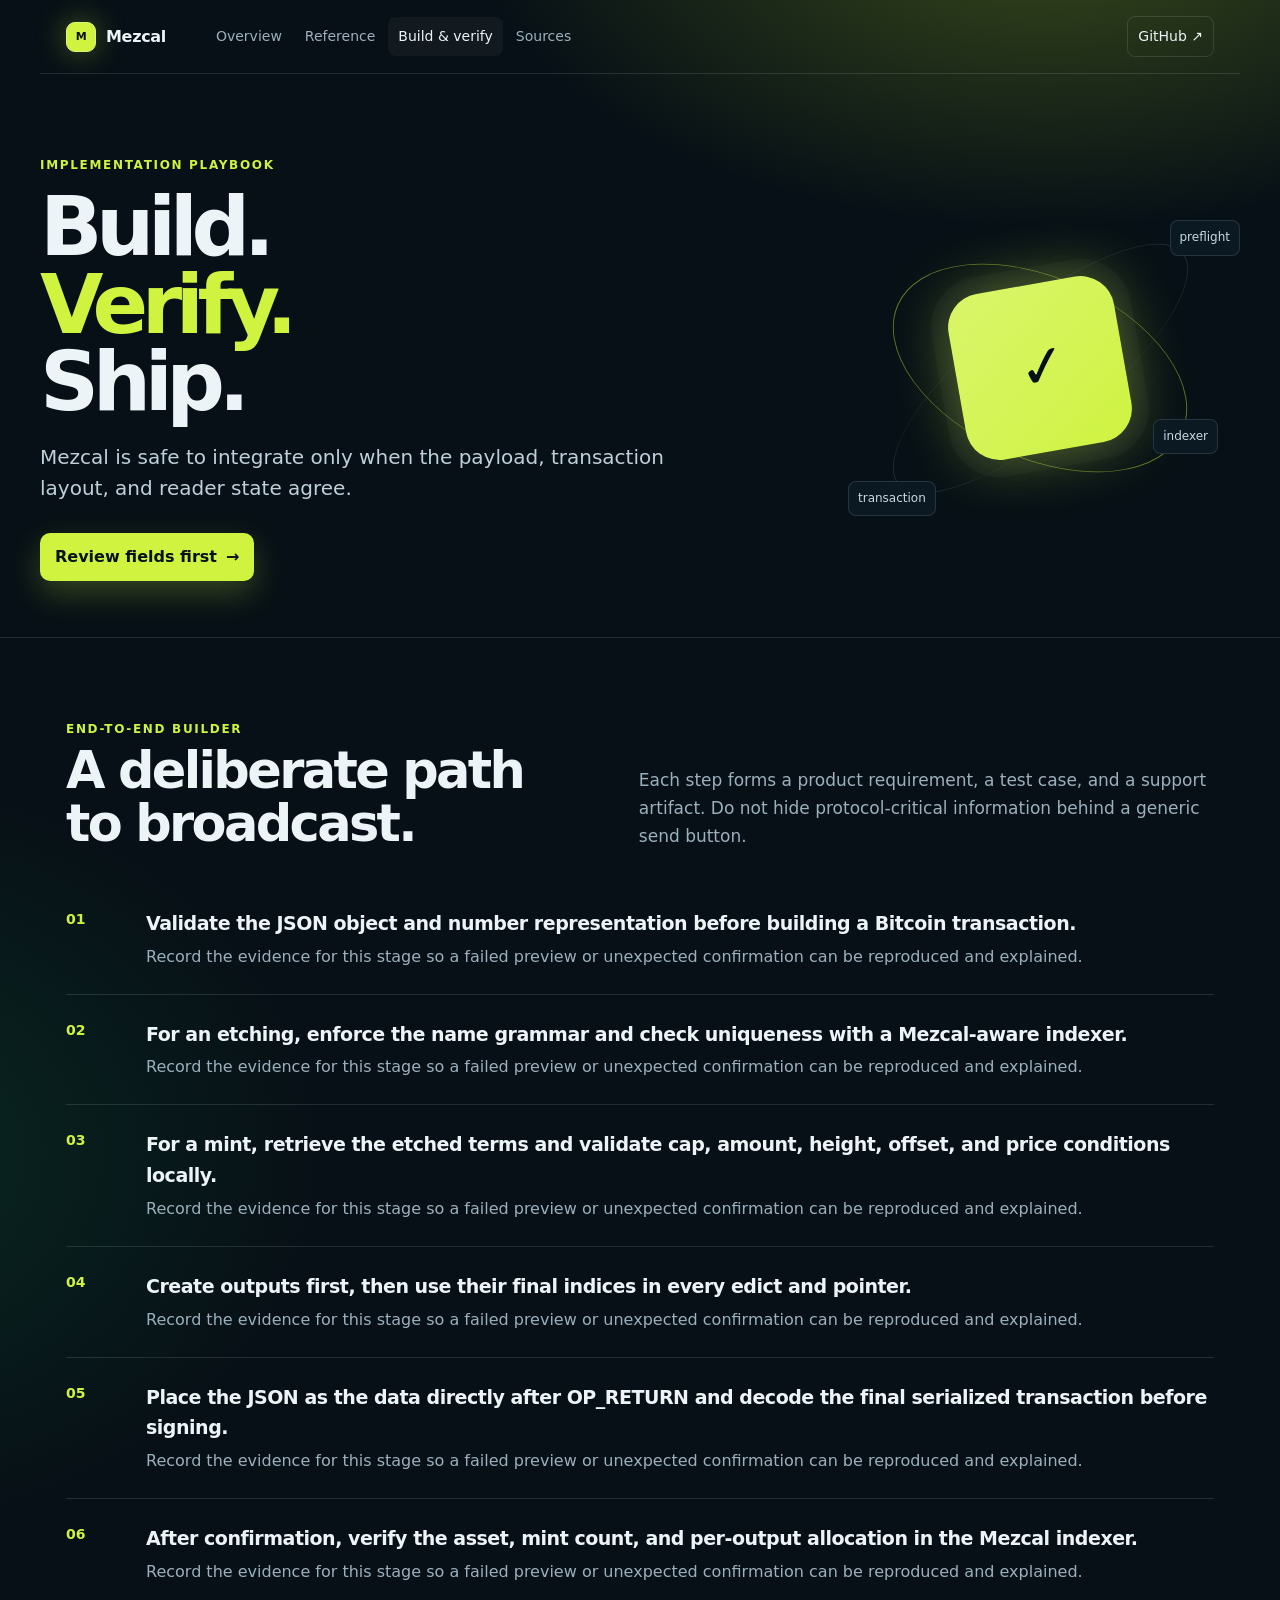
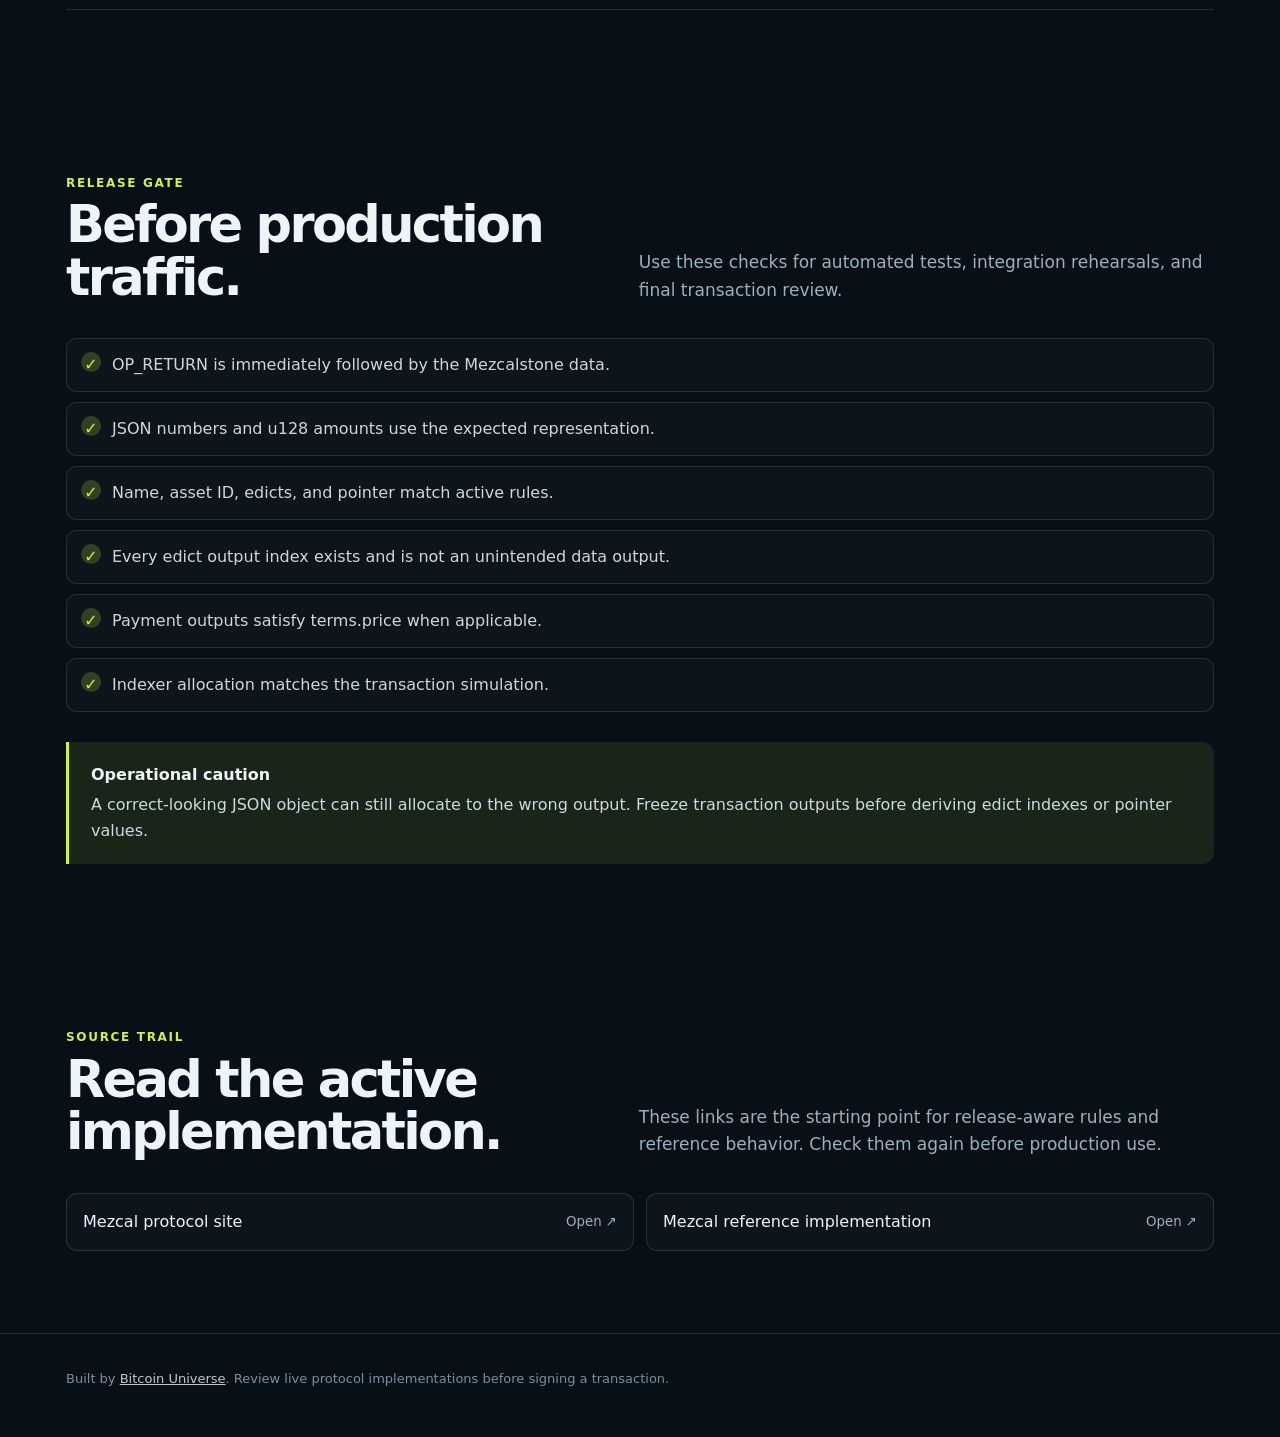
==== guide.html @ a50c3eb6 "Replace generic docs with protocol manuals" ====
<!doctype html>
<html lang="en"><head><meta charset="utf-8"><meta name="viewport" content="width=device-width,initial-scale=1"><meta name="description" content="Implementation and verification guide for Mezcal."><meta name="theme-color" content="#071016"><title>Mezcal build guide | Bitcoin Universe Docs</title><style>
:root{--accent:hsl(72 88% 60%);--ink:#edf4f8;--muted:#9bb0bd;--paper:#071016;--panel:#0d1921;--line:rgba(214,239,247,.13);--soft:rgba(255,255,255,.045)}*{box-sizing:border-box}html{scroll-behavior:smooth}body{margin:0;color:var(--ink);background:radial-gradient(900px 480px at 82% -80px,hsla(72,90%,56%,.25),transparent 64%),radial-gradient(680px 540px at -12% 38%,hsla(150,82%,48%,.12),transparent 70%),var(--paper);font:16px/1.62 ui-sans-serif,system-ui,-apple-system,BlinkMacSystemFont,"Segoe UI",sans-serif}.top{height:74px;display:flex;gap:22px;align-items:center;max-width:1200px;margin:auto;padding:0 26px;border-bottom:1px solid var(--line);position:relative;z-index:4}.brand{display:flex;align-items:center;gap:10px;color:var(--ink);text-decoration:none;font-weight:760;letter-spacing:-.02em}.brand b{display:grid;place-items:center;width:30px;height:30px;border:1px solid color-mix(in srgb,var(--accent),white 25%);border-radius:9px;color:#081115;background:var(--accent);font-size:11px;box-shadow:0 0 30px color-mix(in srgb,var(--accent),transparent 65%)}nav{display:flex;gap:3px;margin-left:18px}nav a,.repo{color:var(--muted);text-decoration:none;padding:8px 10px;border-radius:8px;font-size:14px}nav a:hover,nav a.active{color:var(--ink);background:var(--soft)}.repo{margin-left:auto;border:1px solid var(--line);color:var(--ink)}.wrap{max-width:1200px;margin:auto;padding:0 26px}.hero{min-height:520px;padding:82px 0 56px;display:grid;grid-template-columns:minmax(0,1fr) 400px;gap:55px;align-items:center}.eyebrow{font-size:12px;letter-spacing:.14em;text-transform:uppercase;color:var(--accent);font-weight:800}.hero h1{font-size:clamp(48px,7.7vw,94px);letter-spacing:-.078em;line-height:.94;margin:13px 0 22px;max-width:720px}.hero p{color:#bed0da;font-size:20px;line-height:1.55;max-width:690px;margin:0}.chips{display:flex;flex-wrap:wrap;gap:8px;margin-top:28px}.chip{padding:6px 10px;border:1px solid var(--line);border-radius:999px;color:#c3d1d8;background:rgba(255,255,255,.025);font-size:12px}.cta{display:inline-flex;align-items:center;gap:9px;margin-top:29px;padding:11px 15px;background:var(--accent);color:#061118;text-decoration:none;font-weight:800;border-radius:10px;box-shadow:0 12px 32px color-mix(in srgb,var(--accent),transparent 77%)}.orbit{height:380px;position:relative;display:grid;place-items:center;isolation:isolate}.orbit:before,.orbit:after{content:"";position:absolute;border:1px solid color-mix(in srgb,var(--accent),transparent 55%);border-radius:50%;z-index:-1}.orbit:before{width:310px;height:310px;transform:rotate(24deg) scaleY(.58)}.orbit:after{width:365px;height:365px;border-color:var(--line);transform:rotate(-39deg) scaleY(.33)}.core{width:168px;height:168px;border-radius:34px;display:grid;place-items:center;background:linear-gradient(140deg,color-mix(in srgb,var(--accent),white 22%),var(--accent));color:#051014;font-size:58px;font-weight:900;letter-spacing:-.11em;box-shadow:0 0 0 17px rgba(255,255,255,.028),0 0 60px color-mix(in srgb,var(--accent),transparent 58%);transform:rotate(-10deg)}.node{position:absolute;border:1px solid var(--line);background:#0b1922;color:#c8d9e1;padding:7px 9px;border-radius:8px;font-size:12px}.node.one{top:42px;right:0}.node.two{bottom:42px;left:8px}.node.three{right:22px;bottom:104px}.divider{height:1px;background:var(--line)}section{padding:82px 0}.section-head{display:grid;grid-template-columns:minmax(0,1fr) minmax(0,1.1fr);gap:50px;margin-bottom:34px}.section-head h2{letter-spacing:-.052em;font-size:clamp(29px,4.1vw,51px);line-height:1.03;margin:6px 0 0}.section-head p{color:var(--muted);align-self:end;margin:0;font-size:17px}.grid{display:grid;gap:16px}.four{grid-template-columns:repeat(4,1fr)}.three{grid-template-columns:repeat(3,1fr)}.card{border:1px solid var(--line);background:linear-gradient(145deg,rgba(255,255,255,.055),rgba(255,255,255,.018));border-radius:15px;padding:20px;min-width:0}.card .number{color:var(--accent);font-size:12px;font-weight:800;letter-spacing:.11em}.card h3{font-size:18px;letter-spacing:-.025em;line-height:1.2;margin:15px 0 8px}.card p{color:var(--muted);font-size:14px;margin:0}.steps{counter-reset:step}.step{counter-increment:step;position:relative;padding:22px 17px 18px 29px;border-left:1px solid var(--line)}.step:before{content:counter(step,decimal-leading-zero);position:absolute;top:22px;left:-11px;color:var(--accent);font-size:10px;font-weight:900;background:var(--paper);padding:3px}.step h3{margin:0 0 7px;font-size:17px;line-height:1.25}.step p{margin:0;color:var(--muted);font-size:14px}.callout{border-left:3px solid var(--accent);border-radius:0 12px 12px 0;background:color-mix(in srgb,var(--accent),transparent 91%);padding:20px 22px;color:#ccdae0}.callout b{display:block;color:var(--ink);margin-bottom:5px}.packet{padding:0;overflow:hidden}.packet header{display:flex;align-items:center;justify-content:space-between;padding:13px 16px;border-bottom:1px solid var(--line);font-size:13px;font-weight:800}.packet button{background:transparent;color:var(--muted);border:1px solid var(--line);border-radius:6px;padding:4px 7px;cursor:pointer;font:inherit;font-size:11px}.packet button:hover{color:var(--ink)}pre{white-space:pre-wrap;overflow:auto;padding:18px;margin:0;color:#c5e7f3;font:13px/1.65 ui-monospace,SFMono-Regular,Consolas,monospace;background:#071219}.table-wrap{overflow:auto;border:1px solid var(--line);border-radius:14px}table{width:100%;border-collapse:collapse;min-width:690px;background:rgba(255,255,255,.018)}th,td{text-align:left;padding:14px 15px;border-bottom:1px solid var(--line);vertical-align:top}th{font-size:11px;letter-spacing:.1em;text-transform:uppercase;color:var(--accent);background:rgba(255,255,255,.025)}td{font-size:14px;color:#c0d0d8}td:first-child{font-family:ui-monospace,monospace;color:#ecf5f8;font-weight:700}tr:last-child td{border-bottom:0}.checklist{list-style:none;padding:0;margin:0;display:grid;gap:10px}.checklist li{display:flex;gap:11px;padding:13px 14px;border:1px solid var(--line);border-radius:10px;color:#c9d8de;background:rgba(255,255,255,.025)}.checklist li:before{content:'✓';display:grid;place-items:center;flex:0 0 20px;width:20px;height:20px;border-radius:50%;background:color-mix(in srgb,var(--accent),transparent 80%);color:var(--accent);font-weight:900}.sources{display:grid;grid-template-columns:repeat(2,minmax(0,1fr));gap:12px}.source{display:flex;align-items:center;justify-content:space-between;gap:16px;padding:15px 16px;border:1px solid var(--line);border-radius:11px;color:var(--ink);text-decoration:none;background:rgba(255,255,255,.025)}.source small{color:var(--muted);white-space:nowrap}.footer{padding:34px 0 48px;border-top:1px solid var(--line);color:#78909e;font-size:13px}.footer a{color:#b9cad0}.guide-list{display:grid;gap:0;counter-reset:guide}.guide-list article{counter-increment:guide;display:grid;grid-template-columns:62px 1fr;gap:18px;padding:24px 0;border-bottom:1px solid var(--line)}.guide-list article:before{content:counter(guide,decimal-leading-zero);color:var(--accent);font-weight:900;font-size:14px}.guide-list h3{margin:0 0 5px;font-size:19px;letter-spacing:-.025em}.guide-list p{margin:0;color:var(--muted)}.mini{font-size:13px;color:var(--muted)}@media(max-width:800px){.top{padding:0 16px;height:auto;min-height:66px;flex-wrap:wrap;gap:8px}.brand{margin-right:auto}nav{order:3;margin:0 -8px 7px;width:100%;overflow:auto}.repo{margin:0}.wrap{padding:0 17px}.hero{grid-template-columns:1fr;padding:56px 0 26px;gap:5px;min-height:0}.hero h1{font-size:58px}.orbit{height:230px;transform:scale(.72);margin:-28px}.section-head{grid-template-columns:1fr;gap:15px}.four,.three{grid-template-columns:1fr}.sources{grid-template-columns:1fr}section{padding:55px 0}}
</style></head><body><header class="top"><a class="brand" href="index.html"><b>M</b><span>Mezcal</span></a><nav><a class="" href="index.html">Overview</a><a class="" href="reference.html">Reference</a><a class="active" href="guide.html">Build & verify</a><a href="#sources">Sources</a></nav><a class="repo" href="https://github.com/bitcoinuniverse/mezcal-docs">GitHub ↗</a></header><main><div class="wrap hero" style="min-height:410px"><div><div class="eyebrow">Implementation playbook</div><h1 style="font-size:clamp(46px,7vw,82px)">Build.<br><i style="font-style:normal;color:var(--accent)">Verify.</i><br>Ship.</h1><p>Mezcal is safe to integrate only when the payload, transaction layout, and reader state agree.</p><a class="cta" href="reference.html">Review fields first <span>→</span></a></div><div class="orbit" aria-hidden="true"><div class="core">✓</div><span class="node one">preflight</span><span class="node two">transaction</span><span class="node three">indexer</span></div></div><div class="divider"></div><section><div class="wrap"><div class="section-head"><div><div class="eyebrow">End-to-end builder</div><h2>A deliberate path to broadcast.</h2></div><p>Each step forms a product requirement, a test case, and a support artifact. Do not hide protocol-critical information behind a generic send button.</p></div><div class="guide-list"><article><div><h3>Validate the JSON object and number representation before building a Bitcoin transaction.</h3><p>Record the evidence for this stage so a failed preview or unexpected confirmation can be reproduced and explained.</p></div></article><article><div><h3>For an etching, enforce the name grammar and check uniqueness with a Mezcal-aware indexer.</h3><p>Record the evidence for this stage so a failed preview or unexpected confirmation can be reproduced and explained.</p></div></article><article><div><h3>For a mint, retrieve the etched terms and validate cap, amount, height, offset, and price conditions locally.</h3><p>Record the evidence for this stage so a failed preview or unexpected confirmation can be reproduced and explained.</p></div></article><article><div><h3>Create outputs first, then use their final indices in every edict and pointer.</h3><p>Record the evidence for this stage so a failed preview or unexpected confirmation can be reproduced and explained.</p></div></article><article><div><h3>Place the JSON as the data directly after OP_RETURN and decode the final serialized transaction before signing.</h3><p>Record the evidence for this stage so a failed preview or unexpected confirmation can be reproduced and explained.</p></div></article><article><div><h3>After confirmation, verify the asset, mint count, and per-output allocation in the Mezcal indexer.</h3><p>Record the evidence for this stage so a failed preview or unexpected confirmation can be reproduced and explained.</p></div></article></div></div></section><section><div class="wrap"><div class="section-head"><div><div class="eyebrow">Release gate</div><h2>Before production traffic.</h2></div><p>Use these checks for automated tests, integration rehearsals, and final transaction review.</p></div><ul class="checklist"><li>OP_RETURN is immediately followed by the Mezcalstone data.</li><li>JSON numbers and u128 amounts use the expected representation.</li><li>Name, asset ID, edicts, and pointer match active rules.</li><li>Every edict output index exists and is not an unintended data output.</li><li>Payment outputs satisfy terms.price when applicable.</li><li>Indexer allocation matches the transaction simulation.</li></ul><div class="callout" style="margin-top:30px"><b>Operational caution</b>A correct-looking JSON object can still allocate to the wrong output. Freeze transaction outputs before deriving edict indexes or pointer values.</div></div></section><section id="sources"><div class="wrap"><div class="section-head"><div><div class="eyebrow">Source trail</div><h2>Read the active implementation.</h2></div><p>These links are the starting point for release-aware rules and reference behavior. Check them again before production use.</p></div><div class="sources"><a class="source" href="https://mezcal.sh" target="_blank" rel="noreferrer"><span>Mezcal protocol site</span><small>Open ↗</small></a><a class="source" href="https://github.com/bitapeslabs/mezcal" target="_blank" rel="noreferrer"><span>Mezcal reference implementation</span><small>Open ↗</small></a></div></div></section></main><footer class="footer"><div class="wrap">Built by <a href="https://github.com/bitcoinuniverse">Bitcoin Universe</a>. Review live protocol implementations before signing a transaction.</div></footer><script>for(const b of document.querySelectorAll('[data-copy]'))b.addEventListener('click',async()=>{try{await navigator.clipboard.writeText(b.dataset.copy);const t=b.textContent;b.textContent='Copied';setTimeout(()=>b.textContent=t,1200)}catch{b.textContent='Select text'}})</script></body></html>
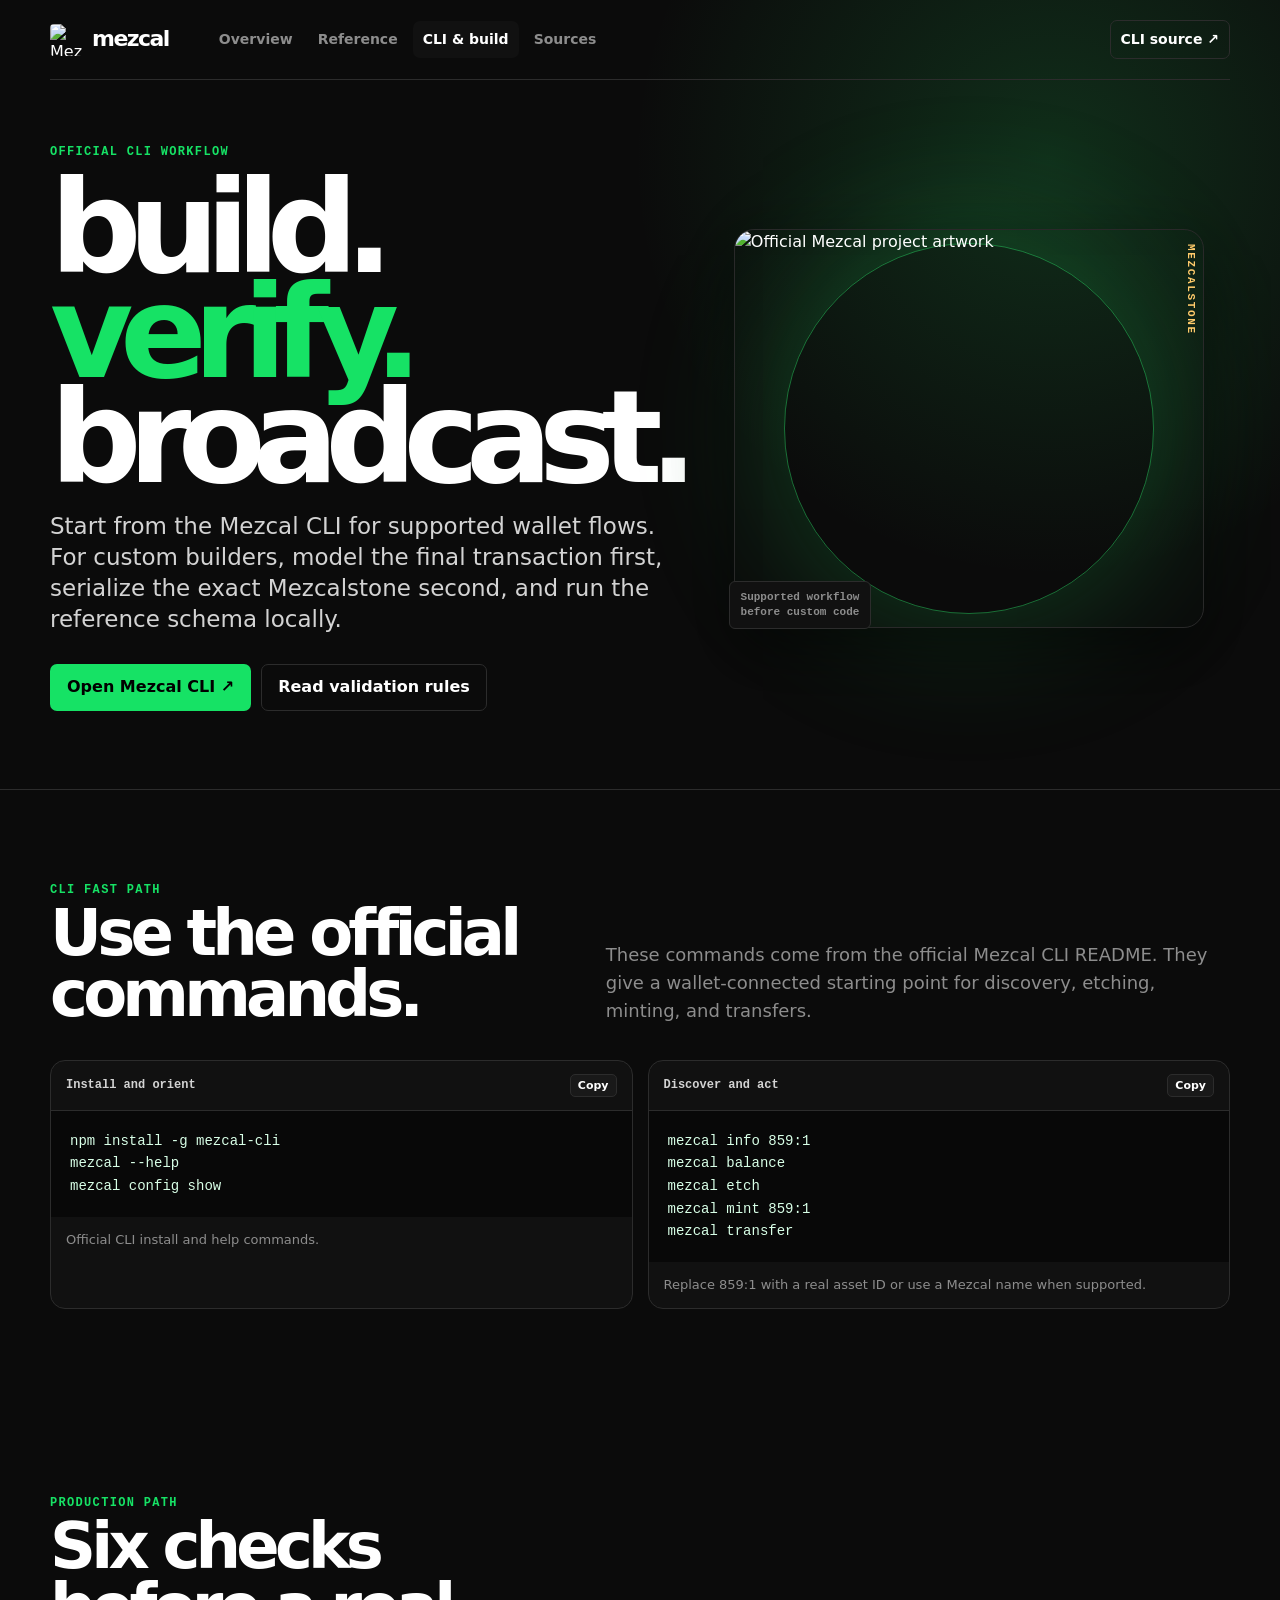
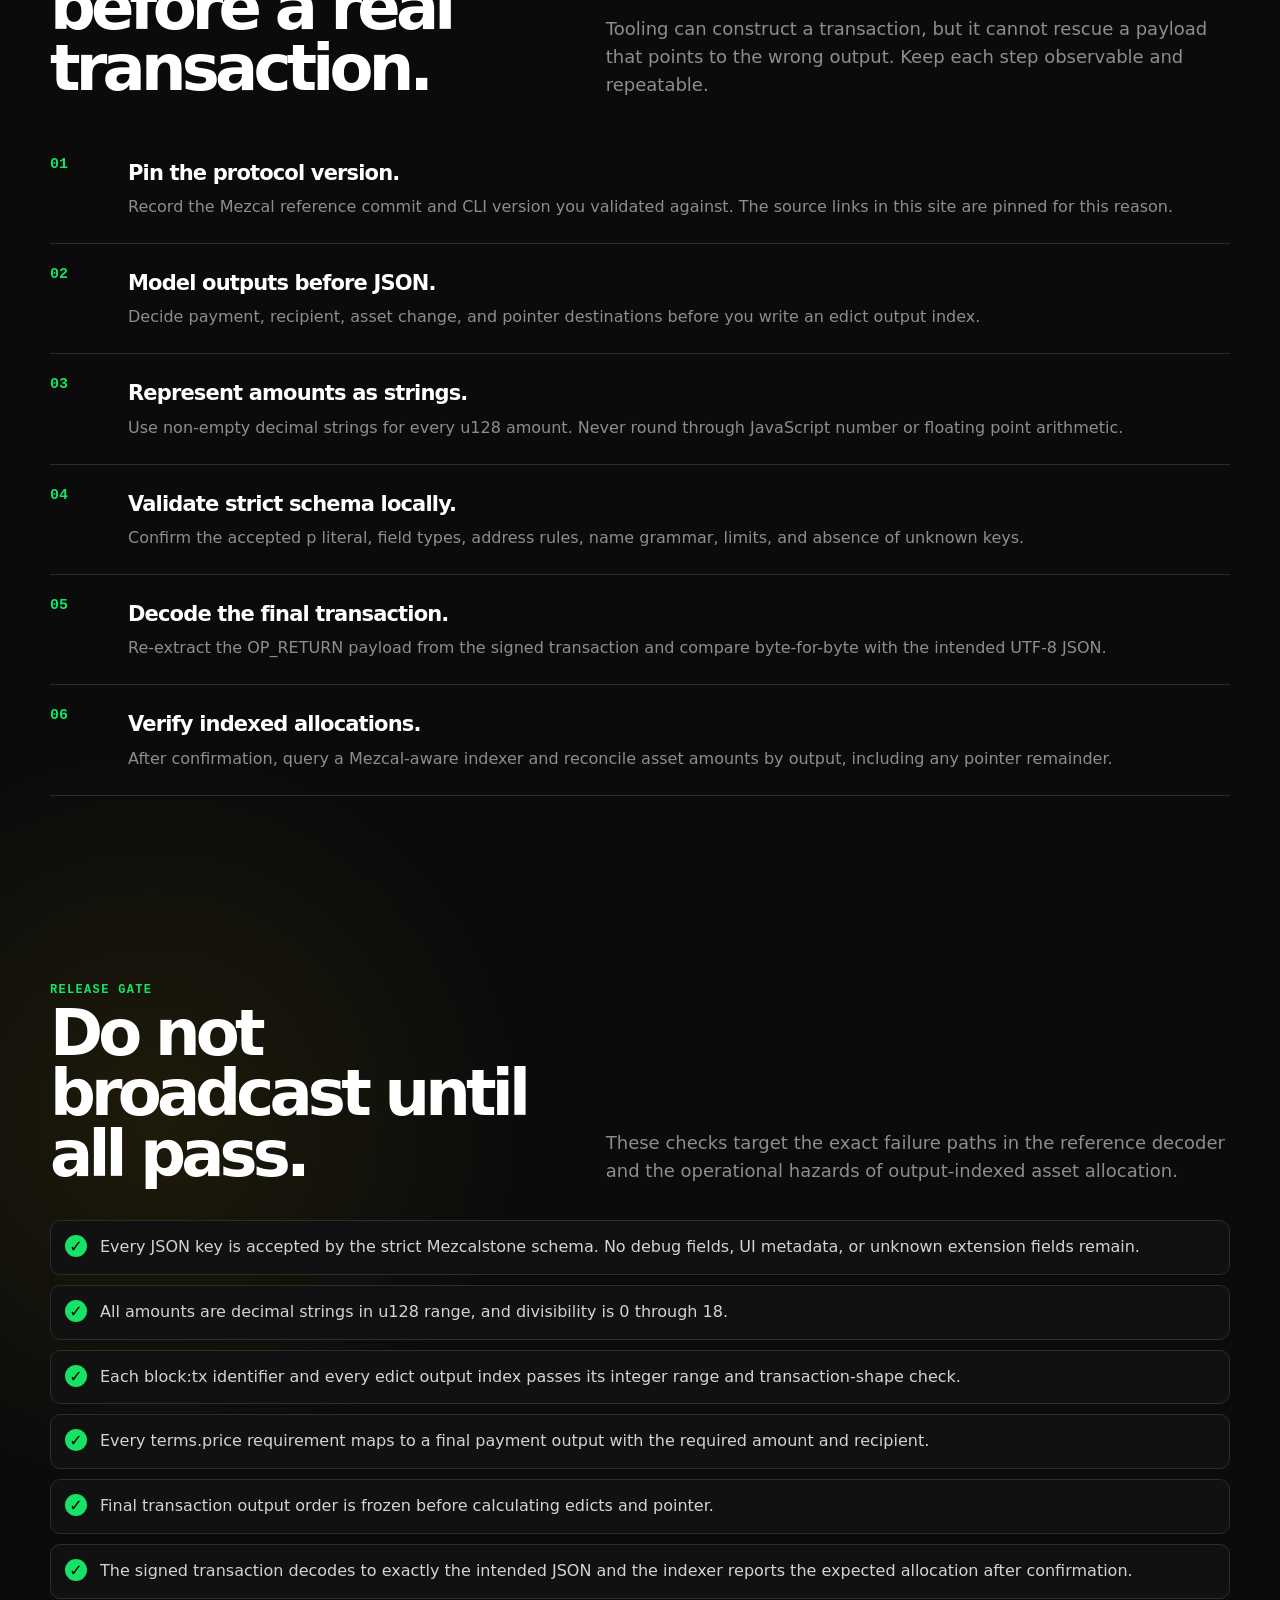
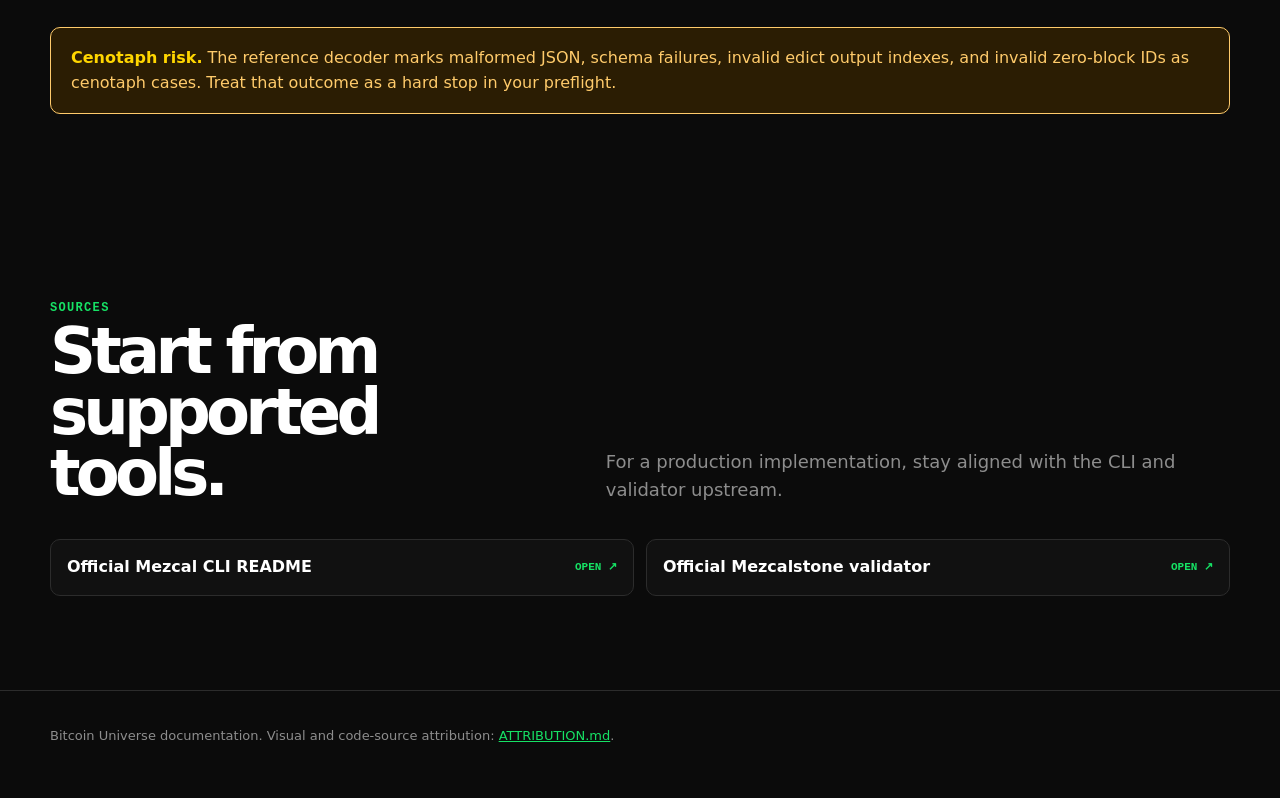
==== commit 28abfd75: "Elevate Mezcal docs with official sources" ====
--- a/guide.html
+++ b/guide.html
@@ -1,4 +1,88 @@
 <!doctype html>
-<html lang="en"><head><meta charset="utf-8"><meta name="viewport" content="width=device-width,initial-scale=1"><meta name="description" content="Implementation and verification guide for Mezcal."><meta name="theme-color" content="#071016"><title>Mezcal build guide | Bitcoin Universe Docs</title><style>
-:root{--accent:hsl(72 88% 60%);--ink:#edf4f8;--muted:#9bb0bd;--paper:#071016;--panel:#0d1921;--line:rgba(214,239,247,.13);--soft:rgba(255,255,255,.045)}*{box-sizing:border-box}html{scroll-behavior:smooth}body{margin:0;color:var(--ink);background:radial-gradient(900px 480px at 82% -80px,hsla(72,90%,56%,.25),transparent 64%),radial-gradient(680px 540px at -12% 38%,hsla(150,82%,48%,.12),transparent 70%),var(--paper);font:16px/1.62 ui-sans-serif,system-ui,-apple-system,BlinkMacSystemFont,"Segoe UI",sans-serif}.top{height:74px;display:flex;gap:22px;align-items:center;max-width:1200px;margin:auto;padding:0 26px;border-bottom:1px solid var(--line);position:relative;z-index:4}.brand{display:flex;align-items:center;gap:10px;color:var(--ink);text-decoration:none;font-weight:760;letter-spacing:-.02em}.brand b{display:grid;place-items:center;width:30px;height:30px;border:1px solid color-mix(in srgb,var(--accent),white 25%);border-radius:9px;color:#081115;background:var(--accent);font-size:11px;box-shadow:0 0 30px color-mix(in srgb,var(--accent),transparent 65%)}nav{display:flex;gap:3px;margin-left:18px}nav a,.repo{color:var(--muted);text-decoration:none;padding:8px 10px;border-radius:8px;font-size:14px}nav a:hover,nav a.active{color:var(--ink);background:var(--soft)}.repo{margin-left:auto;border:1px solid var(--line);color:var(--ink)}.wrap{max-width:1200px;margin:auto;padding:0 26px}.hero{min-height:520px;padding:82px 0 56px;display:grid;grid-template-columns:minmax(0,1fr) 400px;gap:55px;align-items:center}.eyebrow{font-size:12px;letter-spacing:.14em;text-transform:uppercase;color:var(--accent);font-weight:800}.hero h1{font-size:clamp(48px,7.7vw,94px);letter-spacing:-.078em;line-height:.94;margin:13px 0 22px;max-width:720px}.hero p{color:#bed0da;font-size:20px;line-height:1.55;max-width:690px;margin:0}.chips{display:flex;flex-wrap:wrap;gap:8px;margin-top:28px}.chip{padding:6px 10px;border:1px solid var(--line);border-radius:999px;color:#c3d1d8;background:rgba(255,255,255,.025);font-size:12px}.cta{display:inline-flex;align-items:center;gap:9px;margin-top:29px;padding:11px 15px;background:var(--accent);color:#061118;text-decoration:none;font-weight:800;border-radius:10px;box-shadow:0 12px 32px color-mix(in srgb,var(--accent),transparent 77%)}.orbit{height:380px;position:relative;display:grid;place-items:center;isolation:isolate}.orbit:before,.orbit:after{content:"";position:absolute;border:1px solid color-mix(in srgb,var(--accent),transparent 55%);border-radius:50%;z-index:-1}.orbit:before{width:310px;height:310px;transform:rotate(24deg) scaleY(.58)}.orbit:after{width:365px;height:365px;border-color:var(--line);transform:rotate(-39deg) scaleY(.33)}.core{width:168px;height:168px;border-radius:34px;display:grid;place-items:center;background:linear-gradient(140deg,color-mix(in srgb,var(--accent),white 22%),var(--accent));color:#051014;font-size:58px;font-weight:900;letter-spacing:-.11em;box-shadow:0 0 0 17px rgba(255,255,255,.028),0 0 60px color-mix(in srgb,var(--accent),transparent 58%);transform:rotate(-10deg)}.node{position:absolute;border:1px solid var(--line);background:#0b1922;color:#c8d9e1;padding:7px 9px;border-radius:8px;font-size:12px}.node.one{top:42px;right:0}.node.two{bottom:42px;left:8px}.node.three{right:22px;bottom:104px}.divider{height:1px;background:var(--line)}section{padding:82px 0}.section-head{display:grid;grid-template-columns:minmax(0,1fr) minmax(0,1.1fr);gap:50px;margin-bottom:34px}.section-head h2{letter-spacing:-.052em;font-size:clamp(29px,4.1vw,51px);line-height:1.03;margin:6px 0 0}.section-head p{color:var(--muted);align-self:end;margin:0;font-size:17px}.grid{display:grid;gap:16px}.four{grid-template-columns:repeat(4,1fr)}.three{grid-template-columns:repeat(3,1fr)}.card{border:1px solid var(--line);background:linear-gradient(145deg,rgba(255,255,255,.055),rgba(255,255,255,.018));border-radius:15px;padding:20px;min-width:0}.card .number{color:var(--accent);font-size:12px;font-weight:800;letter-spacing:.11em}.card h3{font-size:18px;letter-spacing:-.025em;line-height:1.2;margin:15px 0 8px}.card p{color:var(--muted);font-size:14px;margin:0}.steps{counter-reset:step}.step{counter-increment:step;position:relative;padding:22px 17px 18px 29px;border-left:1px solid var(--line)}.step:before{content:counter(step,decimal-leading-zero);position:absolute;top:22px;left:-11px;color:var(--accent);font-size:10px;font-weight:900;background:var(--paper);padding:3px}.step h3{margin:0 0 7px;font-size:17px;line-height:1.25}.step p{margin:0;color:var(--muted);font-size:14px}.callout{border-left:3px solid var(--accent);border-radius:0 12px 12px 0;background:color-mix(in srgb,var(--accent),transparent 91%);padding:20px 22px;color:#ccdae0}.callout b{display:block;color:var(--ink);margin-bottom:5px}.packet{padding:0;overflow:hidden}.packet header{display:flex;align-items:center;justify-content:space-between;padding:13px 16px;border-bottom:1px solid var(--line);font-size:13px;font-weight:800}.packet button{background:transparent;color:var(--muted);border:1px solid var(--line);border-radius:6px;padding:4px 7px;cursor:pointer;font:inherit;font-size:11px}.packet button:hover{color:var(--ink)}pre{white-space:pre-wrap;overflow:auto;padding:18px;margin:0;color:#c5e7f3;font:13px/1.65 ui-monospace,SFMono-Regular,Consolas,monospace;background:#071219}.table-wrap{overflow:auto;border:1px solid var(--line);border-radius:14px}table{width:100%;border-collapse:collapse;min-width:690px;background:rgba(255,255,255,.018)}th,td{text-align:left;padding:14px 15px;border-bottom:1px solid var(--line);vertical-align:top}th{font-size:11px;letter-spacing:.1em;text-transform:uppercase;color:var(--accent);background:rgba(255,255,255,.025)}td{font-size:14px;color:#c0d0d8}td:first-child{font-family:ui-monospace,monospace;color:#ecf5f8;font-weight:700}tr:last-child td{border-bottom:0}.checklist{list-style:none;padding:0;margin:0;display:grid;gap:10px}.checklist li{display:flex;gap:11px;padding:13px 14px;border:1px solid var(--line);border-radius:10px;color:#c9d8de;background:rgba(255,255,255,.025)}.checklist li:before{content:'✓';display:grid;place-items:center;flex:0 0 20px;width:20px;height:20px;border-radius:50%;background:color-mix(in srgb,var(--accent),transparent 80%);color:var(--accent);font-weight:900}.sources{display:grid;grid-template-columns:repeat(2,minmax(0,1fr));gap:12px}.source{display:flex;align-items:center;justify-content:space-between;gap:16px;padding:15px 16px;border:1px solid var(--line);border-radius:11px;color:var(--ink);text-decoration:none;background:rgba(255,255,255,.025)}.source small{color:var(--muted);white-space:nowrap}.footer{padding:34px 0 48px;border-top:1px solid var(--line);color:#78909e;font-size:13px}.footer a{color:#b9cad0}.guide-list{display:grid;gap:0;counter-reset:guide}.guide-list article{counter-increment:guide;display:grid;grid-template-columns:62px 1fr;gap:18px;padding:24px 0;border-bottom:1px solid var(--line)}.guide-list article:before{content:counter(guide,decimal-leading-zero);color:var(--accent);font-weight:900;font-size:14px}.guide-list h3{margin:0 0 5px;font-size:19px;letter-spacing:-.025em}.guide-list p{margin:0;color:var(--muted)}.mini{font-size:13px;color:var(--muted)}@media(max-width:800px){.top{padding:0 16px;height:auto;min-height:66px;flex-wrap:wrap;gap:8px}.brand{margin-right:auto}nav{order:3;margin:0 -8px 7px;width:100%;overflow:auto}.repo{margin:0}.wrap{padding:0 17px}.hero{grid-template-columns:1fr;padding:56px 0 26px;gap:5px;min-height:0}.hero h1{font-size:58px}.orbit{height:230px;transform:scale(.72);margin:-28px}.section-head{grid-template-columns:1fr;gap:15px}.four,.three{grid-template-columns:1fr}.sources{grid-template-columns:1fr}section{padding:55px 0}}
-</style></head><body><header class="top"><a class="brand" href="index.html"><b>M</b><span>Mezcal</span></a><nav><a class="" href="index.html">Overview</a><a class="" href="reference.html">Reference</a><a class="active" href="guide.html">Build & verify</a><a href="#sources">Sources</a></nav><a class="repo" href="https://github.com/bitcoinuniverse/mezcal-docs">GitHub ↗</a></header><main><div class="wrap hero" style="min-height:410px"><div><div class="eyebrow">Implementation playbook</div><h1 style="font-size:clamp(46px,7vw,82px)">Build.<br><i style="font-style:normal;color:var(--accent)">Verify.</i><br>Ship.</h1><p>Mezcal is safe to integrate only when the payload, transaction layout, and reader state agree.</p><a class="cta" href="reference.html">Review fields first <span>→</span></a></div><div class="orbit" aria-hidden="true"><div class="core">✓</div><span class="node one">preflight</span><span class="node two">transaction</span><span class="node three">indexer</span></div></div><div class="divider"></div><section><div class="wrap"><div class="section-head"><div><div class="eyebrow">End-to-end builder</div><h2>A deliberate path to broadcast.</h2></div><p>Each step forms a product requirement, a test case, and a support artifact. Do not hide protocol-critical information behind a generic send button.</p></div><div class="guide-list"><article><div><h3>Validate the JSON object and number representation before building a Bitcoin transaction.</h3><p>Record the evidence for this stage so a failed preview or unexpected confirmation can be reproduced and explained.</p></div></article><article><div><h3>For an etching, enforce the name grammar and check uniqueness with a Mezcal-aware indexer.</h3><p>Record the evidence for this stage so a failed preview or unexpected confirmation can be reproduced and explained.</p></div></article><article><div><h3>For a mint, retrieve the etched terms and validate cap, amount, height, offset, and price conditions locally.</h3><p>Record the evidence for this stage so a failed preview or unexpected confirmation can be reproduced and explained.</p></div></article><article><div><h3>Create outputs first, then use their final indices in every edict and pointer.</h3><p>Record the evidence for this stage so a failed preview or unexpected confirmation can be reproduced and explained.</p></div></article><article><div><h3>Place the JSON as the data directly after OP_RETURN and decode the final serialized transaction before signing.</h3><p>Record the evidence for this stage so a failed preview or unexpected confirmation can be reproduced and explained.</p></div></article><article><div><h3>After confirmation, verify the asset, mint count, and per-output allocation in the Mezcal indexer.</h3><p>Record the evidence for this stage so a failed preview or unexpected confirmation can be reproduced and explained.</p></div></article></div></div></section><section><div class="wrap"><div class="section-head"><div><div class="eyebrow">Release gate</div><h2>Before production traffic.</h2></div><p>Use these checks for automated tests, integration rehearsals, and final transaction review.</p></div><ul class="checklist"><li>OP_RETURN is immediately followed by the Mezcalstone data.</li><li>JSON numbers and u128 amounts use the expected representation.</li><li>Name, asset ID, edicts, and pointer match active rules.</li><li>Every edict output index exists and is not an unintended data output.</li><li>Payment outputs satisfy terms.price when applicable.</li><li>Indexer allocation matches the transaction simulation.</li></ul><div class="callout" style="margin-top:30px"><b>Operational caution</b>A correct-looking JSON object can still allocate to the wrong output. Freeze transaction outputs before deriving edict indexes or pointer values.</div></div></section><section id="sources"><div class="wrap"><div class="section-head"><div><div class="eyebrow">Source trail</div><h2>Read the active implementation.</h2></div><p>These links are the starting point for release-aware rules and reference behavior. Check them again before production use.</p></div><div class="sources"><a class="source" href="https://mezcal.sh" target="_blank" rel="noreferrer"><span>Mezcal protocol site</span><small>Open ↗</small></a><a class="source" href="https://github.com/bitapeslabs/mezcal" target="_blank" rel="noreferrer"><span>Mezcal reference implementation</span><small>Open ↗</small></a></div></div></section></main><footer class="footer"><div class="wrap">Built by <a href="https://github.com/bitcoinuniverse">Bitcoin Universe</a>. Review live protocol implementations before signing a transaction.</div></footer><script>for(const b of document.querySelectorAll('[data-copy]'))b.addEventListener('click',async()=>{try{await navigator.clipboard.writeText(b.dataset.copy);const t=b.textContent;b.textContent='Copied';setTimeout(()=>b.textContent=t,1200)}catch{b.textContent='Select text'}})</script></body></html>+<html lang="en">
+<head>
+  <meta charset="utf-8">
+  <meta name="viewport" content="width=device-width, initial-scale=1">
+  <meta name="description" content="Official Mezcal CLI and transaction-building guide.">
+  <meta name="theme-color" content="#0b0b0b">
+  <title>Mezcal CLI &amp; build guide | Bitcoin Universe docs</title>
+  <link rel="icon" href="https://mezcal.sh/favicon.ico">
+  <link rel="stylesheet" href="theme.css">
+</head>
+<body>
+  <header class="shell topbar">
+    <a class="brand" href="index.html"><img src="https://mezcal.sh/favicon.ico" alt="Mezcal logo"><strong>mezcal</strong></a>
+    <nav class="nav" aria-label="Documentation"><a href="index.html">Overview</a><a href="reference.html">Reference</a><a class="active" href="guide.html">CLI &amp; build</a><a href="#sources">Sources</a></nav>
+    <a class="top-action" href="https://github.com/bitapeslabs/mezcal-cli" target="_blank" rel="noreferrer">CLI source ↗</a>
+  </header>
+  <main>
+    <div class="shell hero" style="min-height:500px">
+      <div>
+        <div class="eyebrow">Official CLI workflow</div>
+        <h1>build.<br><span class="lime">verify.</span><br>broadcast.</h1>
+        <p class="lead">Start from the Mezcal CLI for supported wallet flows. For custom builders, model the final transaction first, serialize the exact Mezcalstone second, and run the reference schema locally.</p>
+        <div class="hero-actions"><a class="button" href="https://github.com/bitapeslabs/mezcal-cli" target="_blank" rel="noreferrer">Open Mezcal CLI ↗</a><a class="button ghost" href="reference.html">Read validation rules</a></div>
+      </div>
+      <div class="hero-art"><img src="https://github.com/user-attachments/assets/4fce5c83-47ef-451d-9de8-534e93809dfb" alt="Official Mezcal project artwork" referrerpolicy="no-referrer"><div class="art-caption">Supported workflow<br>before custom code</div></div>
+    </div>
+    <div class="rule"></div>
+
+    <section>
+      <div class="shell">
+        <div class="section-heading"><div><div class="eyebrow">CLI fast path</div><h2>Use the official commands.</h2></div><p>These commands come from the official Mezcal CLI README. They give a wallet-connected starting point for discovery, etching, minting, and transfers.</p></div>
+        <div class="code-grid">
+          <article class="panel code"><header><span>Install and orient</span><button class="copy" data-copy="npm install -g mezcal-cli&#10;mezcal --help&#10;mezcal config show">Copy</button></header><pre><code>npm install -g mezcal-cli
+mezcal --help
+mezcal config show</code></pre><div class="code-note">Official CLI install and help commands.</div></article>
+          <article class="panel code"><header><span>Discover and act</span><button class="copy" data-copy="mezcal info 859:1&#10;mezcal balance&#10;mezcal etch&#10;mezcal mint 859:1&#10;mezcal transfer">Copy</button></header><pre><code>mezcal info 859:1
+mezcal balance
+mezcal etch
+mezcal mint 859:1
+mezcal transfer</code></pre><div class="code-note">Replace 859:1 with a real asset ID or use a Mezcal name when supported.</div></article>
+        </div>
+      </div>
+    </section>
+
+    <section>
+      <div class="shell">
+        <div class="section-heading"><div><div class="eyebrow">Production path</div><h2>Six checks before a real transaction.</h2></div><p>Tooling can construct a transaction, but it cannot rescue a payload that points to the wrong output. Keep each step observable and repeatable.</p></div>
+        <div class="numbered">
+          <article><div><h3>Pin the protocol version.</h3><p>Record the Mezcal reference commit and CLI version you validated against. The source links in this site are pinned for this reason.</p></div></article>
+          <article><div><h3>Model outputs before JSON.</h3><p>Decide payment, recipient, asset change, and pointer destinations before you write an edict output index.</p></div></article>
+          <article><div><h3>Represent amounts as strings.</h3><p>Use non-empty decimal strings for every u128 amount. Never round through JavaScript number or floating point arithmetic.</p></div></article>
+          <article><div><h3>Validate strict schema locally.</h3><p>Confirm the accepted p literal, field types, address rules, name grammar, limits, and absence of unknown keys.</p></div></article>
+          <article><div><h3>Decode the final transaction.</h3><p>Re-extract the OP_RETURN payload from the signed transaction and compare byte-for-byte with the intended UTF-8 JSON.</p></div></article>
+          <article><div><h3>Verify indexed allocations.</h3><p>After confirmation, query a Mezcal-aware indexer and reconcile asset amounts by output, including any pointer remainder.</p></div></article>
+        </div>
+      </div>
+    </section>
+
+    <section>
+      <div class="shell">
+        <div class="section-heading"><div><div class="eyebrow">Release gate</div><h2>Do not broadcast until all pass.</h2></div><p>These checks target the exact failure paths in the reference decoder and the operational hazards of output-indexed asset allocation.</p></div>
+        <ul class="checklist">
+          <li>Every JSON key is accepted by the strict Mezcalstone schema. No debug fields, UI metadata, or unknown extension fields remain.</li>
+          <li>All amounts are decimal strings in u128 range, and divisibility is 0 through 18.</li>
+          <li>Each block:tx identifier and every edict output index passes its integer range and transaction-shape check.</li>
+          <li>Every terms.price requirement maps to a final payment output with the required amount and recipient.</li>
+          <li>Final transaction output order is frozen before calculating edicts and pointer.</li>
+          <li>The signed transaction decodes to exactly the intended JSON and the indexer reports the expected allocation after confirmation.</li>
+        </ul>
+        <div class="callout" style="margin-top:28px"><strong>Cenotaph risk.</strong> The reference decoder marks malformed JSON, schema failures, invalid edict output indexes, and invalid zero-block IDs as cenotaph cases. Treat that outcome as a hard stop in your preflight.</div>
+      </div>
+    </section>
+
+    <section id="sources">
+      <div class="shell">
+        <div class="section-heading"><div><div class="eyebrow">Sources</div><h2>Start from supported tools.</h2></div><p>For a production implementation, stay aligned with the CLI and validator upstream.</p></div>
+        <div class="source-list">
+          <a class="source" href="https://github.com/bitapeslabs/mezcal-cli/blob/cc232a2523a9b459868e0f5aa72c9a4fe151c1a7/README.md" target="_blank" rel="noreferrer"><span>Official Mezcal CLI README</span><small>OPEN ↗</small></a>
+          <a class="source" href="https://github.com/bitapeslabs/mezcal/blob/0f3323ffc1c657ad529529f04543b5ba93250fd6/src/lib/mezcalstone.ts" target="_blank" rel="noreferrer"><span>Official Mezcalstone validator</span><small>OPEN ↗</small></a>
+        </div>
+      </div>
+    </section>
+  </main>
+  <footer class="footer"><div class="shell">Bitcoin Universe documentation. Visual and code-source attribution: <a href="ATTRIBUTION.md">ATTRIBUTION.md</a>.</div></footer>
+  <script src="site.js"></script>
+</body>
+</html>
--- a/theme.css
+++ b/theme.css
@@ -0,0 +1,152 @@
+@font-face {
+  font-family: "Red Hat Display";
+  src: url("https://mezcal.sh/_next/static/media/c609bc916991e10c-s.p.woff2") format("woff2");
+  font-display: swap;
+}
+
+@font-face {
+  font-family: "Red Hat Mono";
+  src: url("https://mezcal.sh/_next/static/media/c6590e94fb93f6bd-s.p.woff2") format("woff2");
+  font-display: swap;
+}
+
+:root {
+  --mezcal-green: #16e265;
+  --mezcal-green-dark: #13c957;
+  --mezcal-yellow: #ffd600;
+  --mezcal-gold: #ffcb6b;
+  --mezcal-black: #0b0b0b;
+  --mezcal-panel: #111111;
+  --mezcal-panel-raised: #191919;
+  --mezcal-line: #2c2c2c;
+  --mezcal-muted: #8d8d8d;
+  --mezcal-text: #ffffff;
+  --display: "Red Hat Display", Inter, ui-sans-serif, system-ui, sans-serif;
+  --mono: "Red Hat Mono", "SFMono-Regular", Consolas, monospace;
+  --max: 1180px;
+}
+
+* { box-sizing: border-box; }
+html { scroll-behavior: smooth; }
+body {
+  margin: 0;
+  color: var(--mezcal-text);
+  background:
+    radial-gradient(circle at 82% 4%, rgba(43, 221, 102, 0.17), transparent 26rem),
+    radial-gradient(circle at 12% 68%, rgba(255, 214, 0, 0.08), transparent 23rem),
+    var(--mezcal-black);
+  font-family: var(--display);
+  line-height: 1.55;
+}
+
+a { color: inherit; }
+.shell { width: min(var(--max), calc(100% - 48px)); margin: 0 auto; }
+.topbar {
+  min-height: 80px;
+  display: flex;
+  align-items: center;
+  gap: 22px;
+  border-bottom: 1px solid var(--mezcal-line);
+}
+.brand { display: inline-flex; align-items: center; gap: 10px; text-decoration: none; }
+.brand img { width: 32px; height: 32px; border-radius: 4px; image-rendering: auto; }
+.brand strong { font-size: 22px; letter-spacing: -0.07em; font-weight: 900; }
+.nav { display: flex; gap: 5px; margin-left: 18px; }
+.nav a, .top-action {
+  padding: 8px 10px;
+  border-radius: 7px;
+  color: var(--mezcal-muted);
+  text-decoration: none;
+  font-size: 14px;
+  font-weight: 800;
+}
+.nav a:hover, .nav a.active { color: var(--mezcal-text); background: var(--mezcal-panel); }
+.top-action { margin-left: auto; border: 1px solid var(--mezcal-line); color: var(--mezcal-text); }
+.top-action:hover { border-color: var(--mezcal-green); color: var(--mezcal-green); }
+
+.hero { min-height: 630px; display: grid; grid-template-columns: 1.05fr .95fr; align-items: center; gap: 48px; padding: 66px 0 78px; }
+.eyebrow { color: var(--mezcal-green); text-transform: uppercase; font: 900 12px/1 var(--mono); letter-spacing: .11em; }
+h1, h2, h3, p { margin-top: 0; }
+h1 { margin: 18px 0 20px; font-size: clamp(72px, 10vw, 136px); letter-spacing: -.105em; line-height: .82; font-weight: 900; }
+h1 .lime { color: var(--mezcal-green); }
+.lead { max-width: 630px; color: #d3d3d3; font-size: clamp(18px, 2vw, 23px); line-height: 1.35; }
+.hero-actions, .tags { display: flex; gap: 10px; flex-wrap: wrap; }
+.hero-actions { margin-top: 29px; }
+.button { display: inline-flex; justify-content: center; align-items: center; min-height: 47px; padding: 10px 16px; border: 1px solid transparent; border-radius: 7px; background: var(--mezcal-green); color: #000; text-decoration: none; font-weight: 900; }
+.button:hover { background: var(--mezcal-green-dark); }
+.button.ghost { color: var(--mezcal-text); background: transparent; border-color: var(--mezcal-line); }
+.button.ghost:hover { border-color: var(--mezcal-green); color: var(--mezcal-green); }
+.tag { border: 1px solid var(--mezcal-line); border-radius: 999px; padding: 6px 10px; color: var(--mezcal-muted); font: 700 12px/1 var(--mono); }
+.hero-art { position: relative; min-height: 430px; display: grid; place-items: center; }
+.hero-art::before { content: ""; position: absolute; width: 78%; aspect-ratio: 1; border: 1px solid rgba(43, 221, 102, .48); border-radius: 50%; box-shadow: 0 0 150px rgba(43, 221, 102, .28); }
+.hero-art::after { content: "MEZCALSTONE"; position: absolute; right: 2%; top: 7%; color: var(--mezcal-gold); writing-mode: vertical-rl; font: 900 11px/1 var(--mono); letter-spacing: .15em; }
+.hero-art img { position: relative; width: min(100%, 470px); aspect-ratio: 1.18; object-fit: cover; border: 1px solid var(--mezcal-line); border-radius: 20px; filter: saturate(1.08) contrast(1.04); box-shadow: 0 24px 65px rgba(0, 0, 0, .55); }
+.art-caption { position: absolute; z-index: 2; left: -4px; bottom: 15px; background: var(--mezcal-panel); border: 1px solid var(--mezcal-line); padding: 8px 11px; border-radius: 6px; color: var(--mezcal-muted); font: 700 11px/1.35 var(--mono); }
+
+.rule { height: 1px; background: var(--mezcal-line); }
+section { padding: 94px 0; }
+.section-heading { display: grid; grid-template-columns: .9fr 1.1fr; align-items: end; gap: 45px; margin-bottom: 35px; }
+.section-heading h2 { margin: 7px 0 0; font-size: clamp(37px, 5vw, 66px); line-height: .95; letter-spacing: -.075em; }
+.section-heading p { margin: 0; color: var(--mezcal-muted); font-size: 18px; }
+.panel { border: 1px solid var(--mezcal-line); background: var(--mezcal-panel); border-radius: 15px; }
+.provenance { display: flex; align-items: center; gap: 15px; padding: 17px 19px; border: 1px solid var(--mezcal-line); border-radius: 11px; background: #111; color: #d3d3d3; font-size: 14px; }
+.provenance img { width: 34px; height: 34px; border-radius: 5px; }
+.provenance a, .code-note a { color: var(--mezcal-green); font-weight: 900; }
+.columns { display: grid; grid-template-columns: repeat(3, 1fr); gap: 14px; }
+.card { padding: 22px; }
+.card .overline { color: var(--mezcal-green); font: 900 11px/1 var(--mono); letter-spacing: .11em; }
+.card h3 { margin: 16px 0 8px; font-size: 22px; letter-spacing: -.04em; line-height: 1.04; }
+.card p { color: var(--mezcal-muted); margin: 0; font-size: 15px; }
+.card:nth-child(2) .overline { color: var(--mezcal-yellow); }
+.card:nth-child(3) .overline { color: var(--mezcal-gold); }
+.flow { display: grid; grid-template-columns: repeat(4, 1fr); border: 1px solid var(--mezcal-line); border-radius: 15px; overflow: hidden; }
+.flow article { padding: 22px; min-height: 170px; border-right: 1px solid var(--mezcal-line); background: linear-gradient(140deg, #111, #0b0b0b); }
+.flow article:last-child { border-right: 0; }
+.flow b { display: block; color: var(--mezcal-green); font: 900 12px/1 var(--mono); }
+.flow h3 { margin: 18px 0 8px; font-size: 19px; letter-spacing: -.035em; }
+.flow p { margin: 0; color: var(--mezcal-muted); font-size: 14px; }
+.callout { border: 1px solid var(--mezcal-gold); background: #2b1d03; padding: 18px 20px; border-radius: 10px; color: var(--mezcal-gold); }
+.callout strong { color: var(--mezcal-yellow); }
+.code-grid { display: grid; grid-template-columns: 1fr 1fr; gap: 15px; }
+.code { overflow: hidden; }
+.code header { display: flex; align-items: center; justify-content: space-between; min-height: 50px; padding: 0 15px; border-bottom: 1px solid var(--mezcal-line); color: #d3d3d3; font: 900 12px/1 var(--mono); }
+.copy { cursor: pointer; border: 1px solid var(--mezcal-line); border-radius: 5px; background: #191919; color: var(--mezcal-text); font: 800 11px/1 var(--display); padding: 5px 7px; }
+.copy:hover { background: var(--mezcal-green); border-color: var(--mezcal-green); color: #000; }
+pre { overflow: auto; margin: 0; padding: 19px; color: #d8ffe7; background: #080808; font: 14px/1.62 var(--mono); tab-size: 2; }
+.code-note { padding: 13px 15px; color: var(--mezcal-muted); font-size: 13px; }
+.table-scroll { overflow: auto; border: 1px solid var(--mezcal-line); border-radius: 14px; }
+table { width: 100%; min-width: 720px; border-collapse: collapse; background: var(--mezcal-panel); }
+th, td { border-bottom: 1px solid var(--mezcal-line); padding: 14px 15px; text-align: left; vertical-align: top; }
+th { color: var(--mezcal-green); font: 900 11px/1 var(--mono); letter-spacing: .1em; text-transform: uppercase; }
+td { color: #c9c9c9; font-size: 14px; }
+td:first-child { color: #fff; font-family: var(--mono); font-weight: 900; }
+tr:last-child td { border-bottom: none; }
+.checklist { list-style: none; padding: 0; margin: 0; display: grid; gap: 10px; }
+.checklist li { display: flex; gap: 13px; align-items: flex-start; padding: 14px; border: 1px solid var(--mezcal-line); border-radius: 10px; background: var(--mezcal-panel); color: #d3d3d3; }
+.checklist li::before { content: "✓"; flex: 0 0 22px; width: 22px; height: 22px; display: grid; place-items: center; color: #000; background: var(--mezcal-green); border-radius: 50%; font-weight: 900; }
+.numbered { counter-reset: step; }
+.numbered article { counter-increment: step; display: grid; grid-template-columns: 62px 1fr; gap: 16px; padding: 23px 0; border-bottom: 1px solid var(--mezcal-line); }
+.numbered article::before { content: counter(step, decimal-leading-zero); color: var(--mezcal-green); font: 900 15px/1 var(--mono); }
+.numbered h3 { margin: 0 0 6px; font-size: 21px; letter-spacing: -.04em; }
+.numbered p { margin: 0; color: var(--mezcal-muted); }
+.source-list { display: grid; grid-template-columns: 1fr 1fr; gap: 12px; }
+.source { display: flex; align-items: center; justify-content: space-between; gap: 15px; padding: 15px 16px; border: 1px solid var(--mezcal-line); border-radius: 10px; background: var(--mezcal-panel); text-decoration: none; font-weight: 900; }
+.source small { color: var(--mezcal-green); font: 700 11px/1 var(--mono); white-space: nowrap; }
+.source:hover { background: var(--mezcal-panel-raised); border-color: var(--mezcal-green); }
+.footer { padding: 35px 0 52px; border-top: 1px solid var(--mezcal-line); color: var(--mezcal-muted); font-size: 13px; }
+.footer a { color: var(--mezcal-green); }
+
+@media (max-width: 860px) {
+  .shell { width: min(var(--max), calc(100% - 32px)); }
+  .topbar { gap: 9px; flex-wrap: wrap; padding: 12px 0; }
+  .nav { order: 3; width: 100%; overflow: auto; margin: 0; }
+  .top-action { margin-left: auto; }
+  .hero { grid-template-columns: 1fr; min-height: 0; gap: 8px; padding: 58px 0; }
+  .hero-art { min-height: 330px; }
+  h1 { font-size: clamp(70px, 18vw, 110px); }
+  section { padding: 64px 0; }
+  .section-heading { grid-template-columns: 1fr; gap: 15px; }
+  .columns, .flow, .code-grid, .source-list { grid-template-columns: 1fr; }
+  .flow article { min-height: 0; border-right: 0; border-bottom: 1px solid var(--mezcal-line); }
+  .flow article:last-child { border-bottom: 0; }
+}
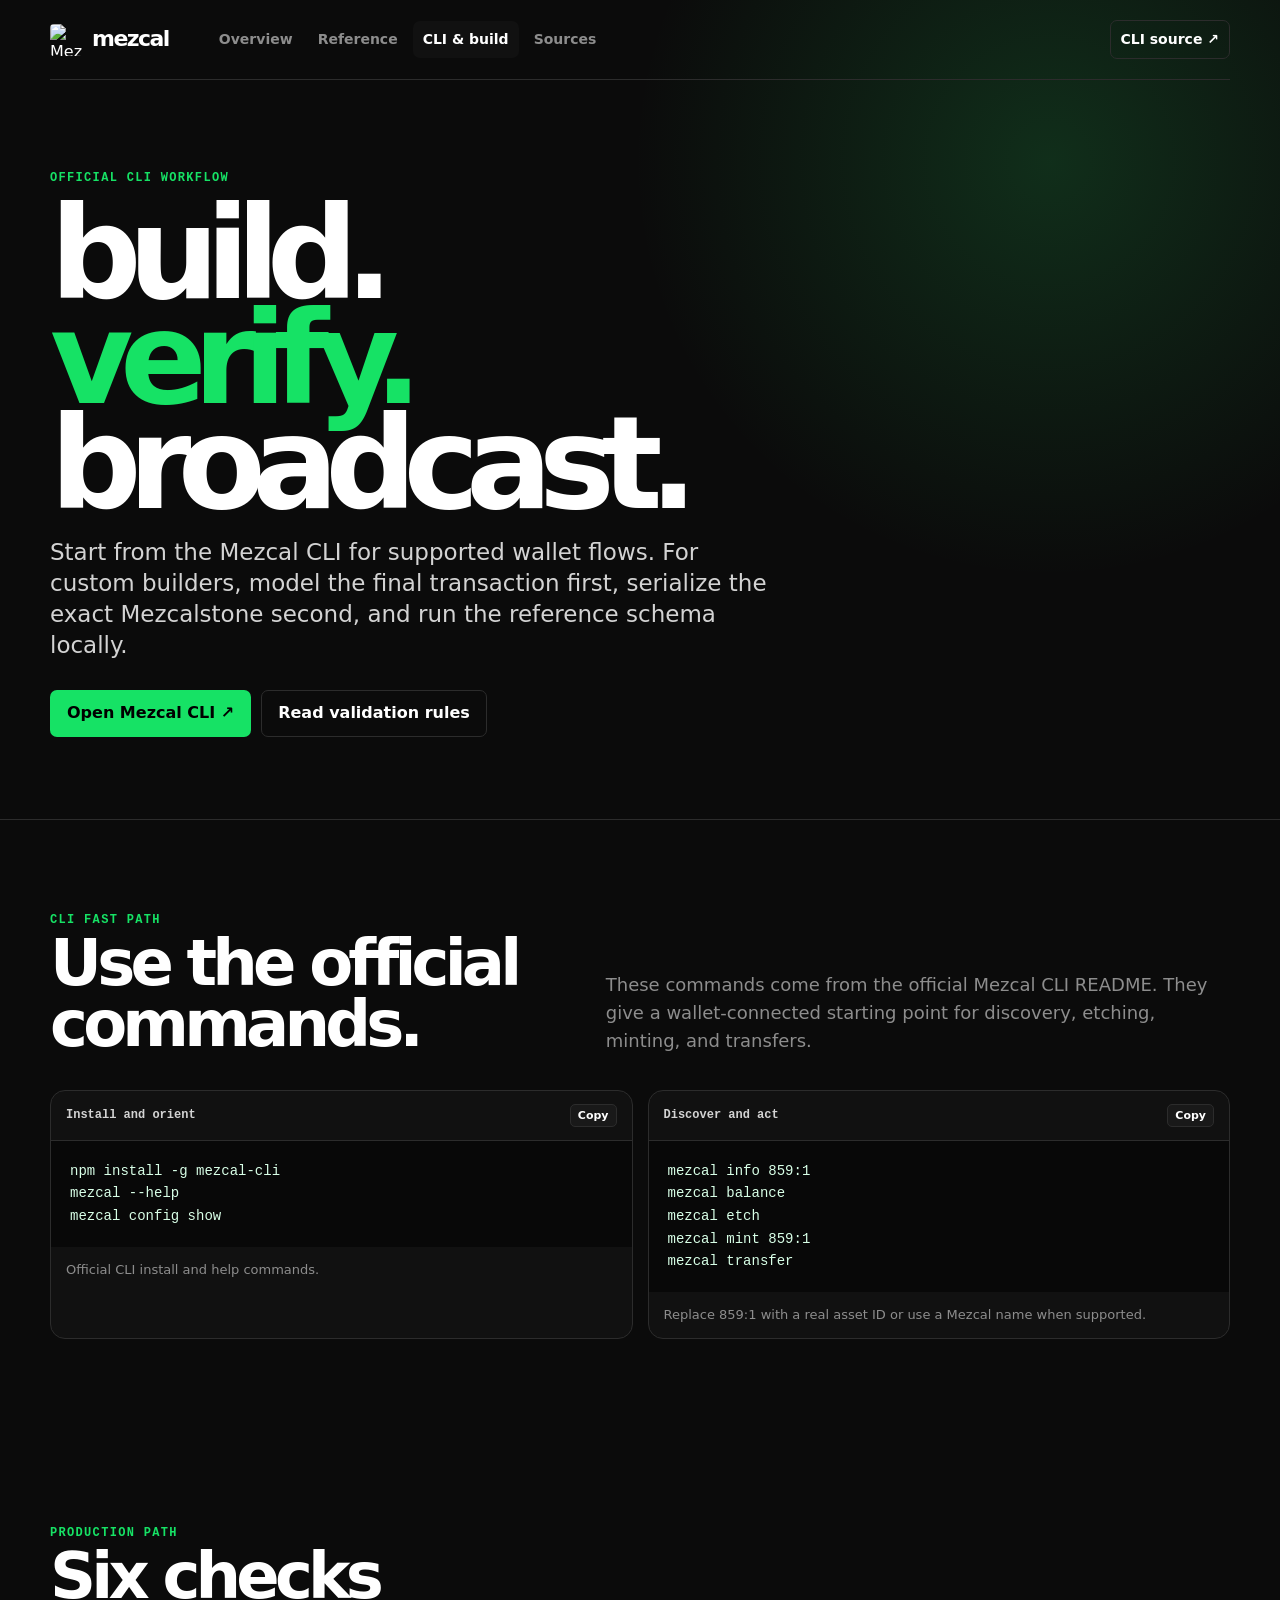
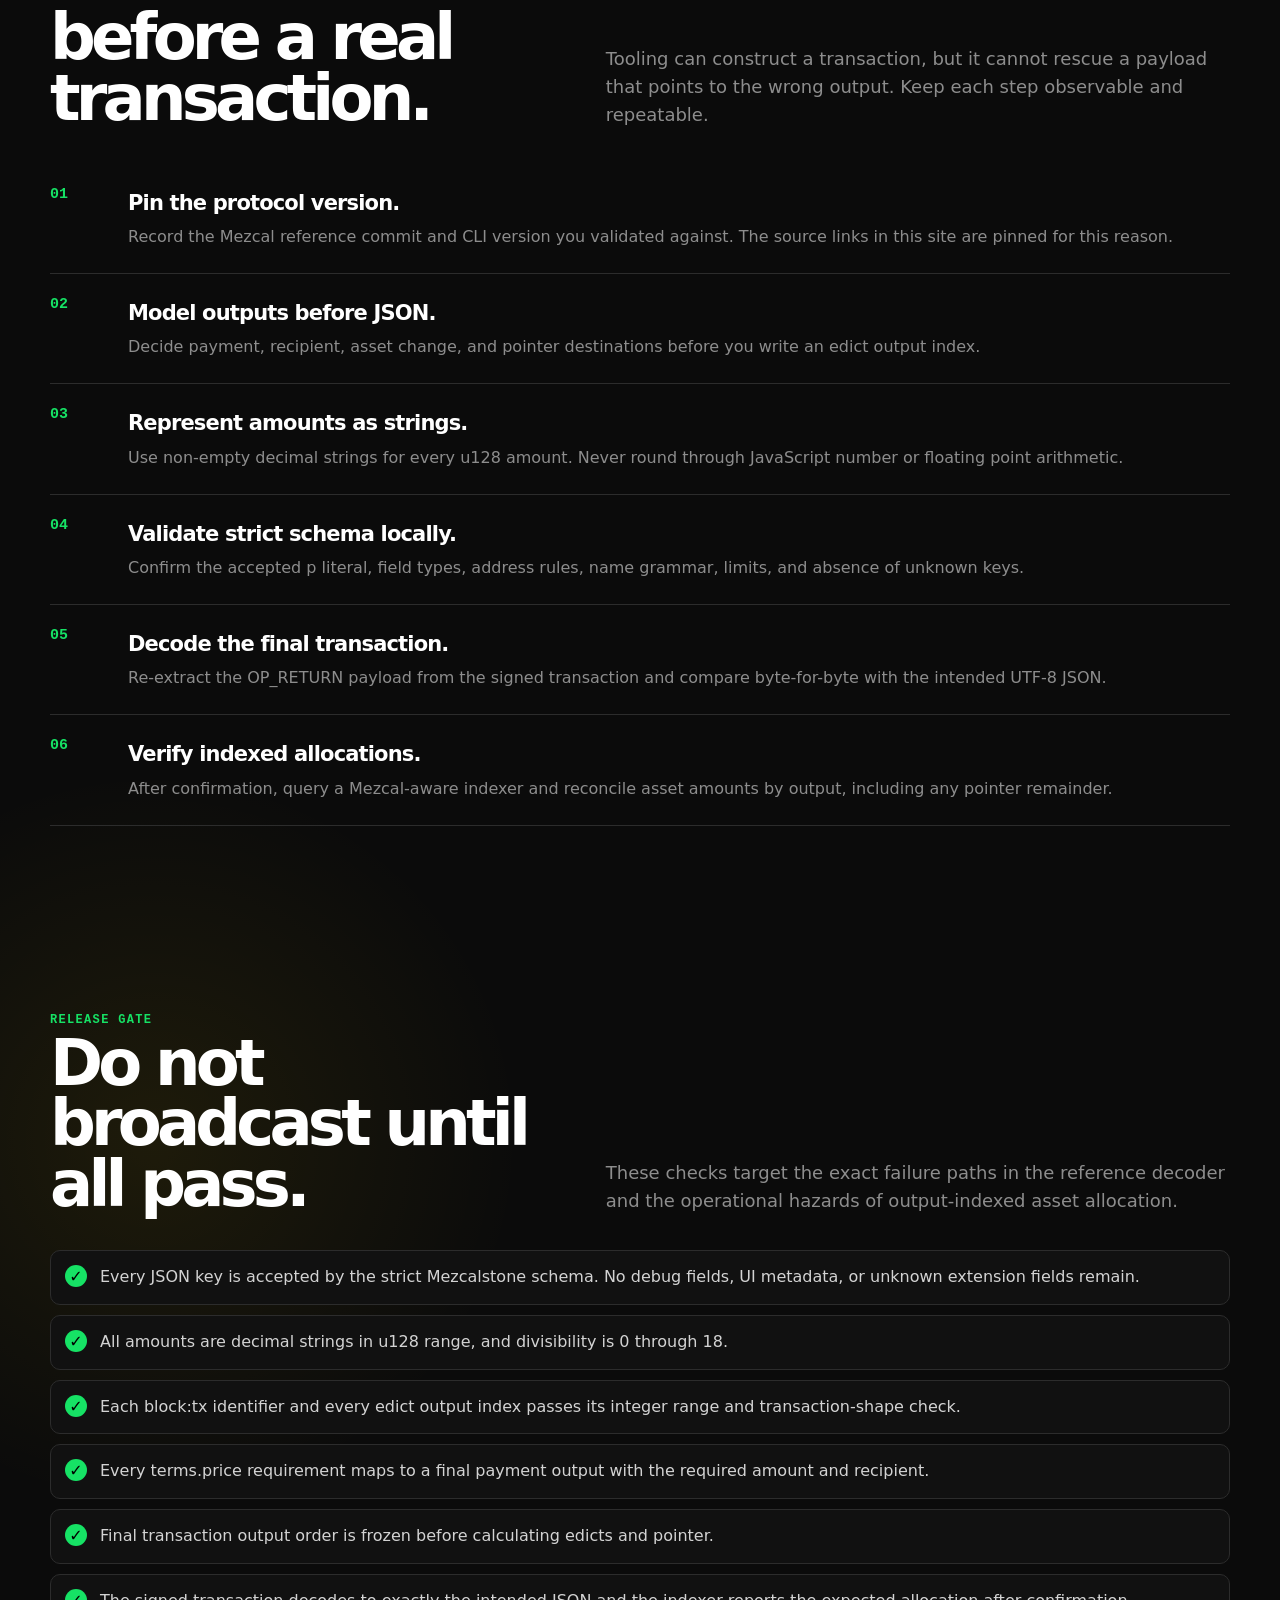
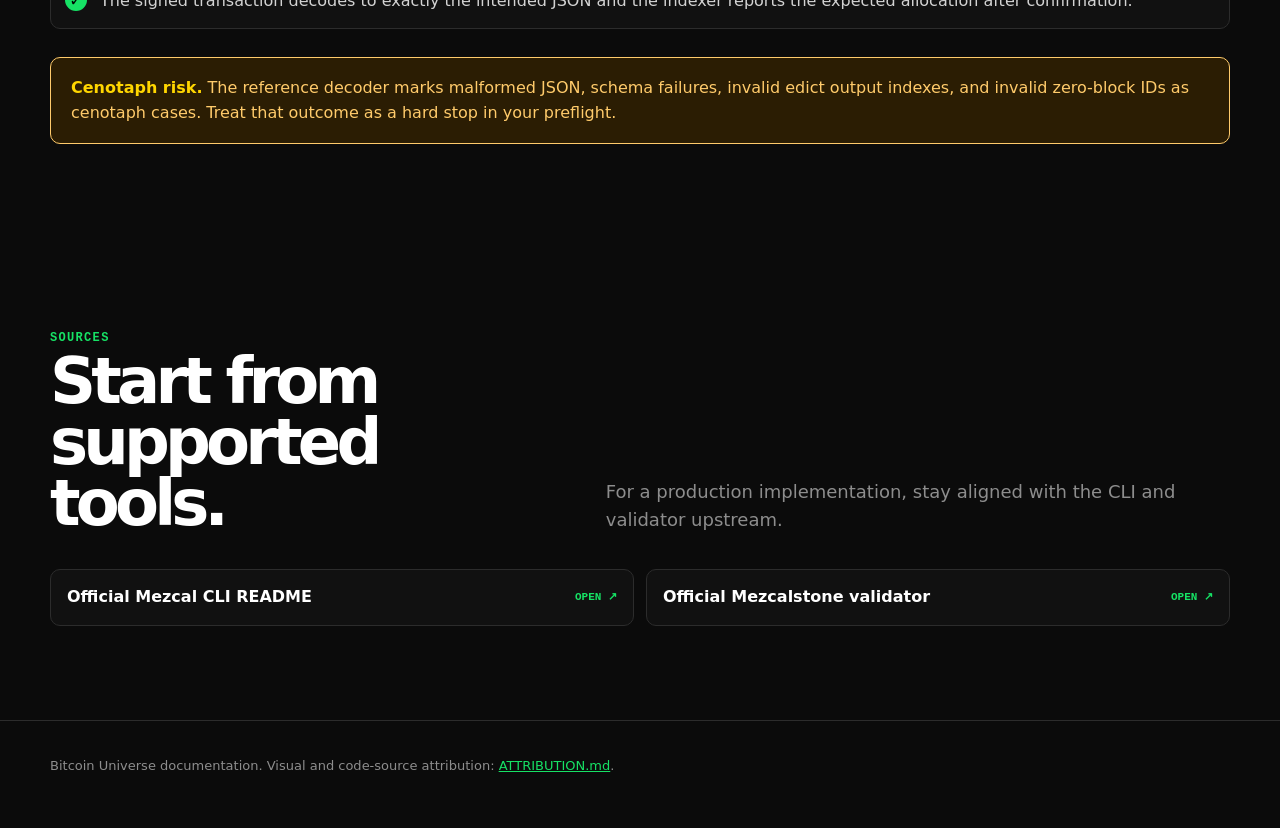
==== commit f81651f5: "Remove Mezcal artwork panel" ====
--- a/guide.html
+++ b/guide.html
@@ -16,14 +16,13 @@
     <a class="top-action" href="https://github.com/bitapeslabs/mezcal-cli" target="_blank" rel="noreferrer">CLI source ↗</a>
   </header>
   <main>
-    <div class="shell hero" style="min-height:500px">
+    <div class="shell hero">
       <div>
         <div class="eyebrow">Official CLI workflow</div>
         <h1>build.<br><span class="lime">verify.</span><br>broadcast.</h1>
         <p class="lead">Start from the Mezcal CLI for supported wallet flows. For custom builders, model the final transaction first, serialize the exact Mezcalstone second, and run the reference schema locally.</p>
         <div class="hero-actions"><a class="button" href="https://github.com/bitapeslabs/mezcal-cli" target="_blank" rel="noreferrer">Open Mezcal CLI ↗</a><a class="button ghost" href="reference.html">Read validation rules</a></div>
       </div>
-      <div class="hero-art"><img src="https://github.com/user-attachments/assets/4fce5c83-47ef-451d-9de8-534e93809dfb" alt="Official Mezcal project artwork" referrerpolicy="no-referrer"><div class="art-caption">Supported workflow<br>before custom code</div></div>
     </div>
     <div class="rule"></div>
 
--- a/theme.css
+++ b/theme.css
@@ -27,7 +27,7 @@
 }
 
 * { box-sizing: border-box; }
-html { scroll-behavior: smooth; }
+html { scroll-behavior: smooth; overflow-x: hidden; }
 body {
   margin: 0;
   color: var(--mezcal-text);
@@ -37,6 +37,7 @@
     var(--mezcal-black);
   font-family: var(--display);
   line-height: 1.55;
+  overflow-x: hidden;
 }
 
 a { color: inherit; }
@@ -64,12 +65,12 @@
 .top-action { margin-left: auto; border: 1px solid var(--mezcal-line); color: var(--mezcal-text); }
 .top-action:hover { border-color: var(--mezcal-green); color: var(--mezcal-green); }
 
-.hero { min-height: 630px; display: grid; grid-template-columns: 1.05fr .95fr; align-items: center; gap: 48px; padding: 66px 0 78px; }
+.hero { min-height: 0; display: block; padding: 92px 0 82px; }
 .eyebrow { color: var(--mezcal-green); text-transform: uppercase; font: 900 12px/1 var(--mono); letter-spacing: .11em; }
 h1, h2, h3, p { margin-top: 0; }
-h1 { margin: 18px 0 20px; font-size: clamp(72px, 10vw, 136px); letter-spacing: -.105em; line-height: .82; font-weight: 900; }
+h1 { max-width: 100%; margin: 18px 0 20px; font-size: clamp(72px, 10vw, 136px); letter-spacing: -.105em; line-height: .82; font-weight: 900; overflow-wrap: anywhere; }
 h1 .lime { color: var(--mezcal-green); }
-.lead { max-width: 630px; color: #d3d3d3; font-size: clamp(18px, 2vw, 23px); line-height: 1.35; }
+.lead { max-width: 720px; color: #d3d3d3; font-size: clamp(18px, 2vw, 23px); line-height: 1.35; }
 .hero-actions, .tags { display: flex; gap: 10px; flex-wrap: wrap; }
 .hero-actions { margin-top: 29px; }
 .button { display: inline-flex; justify-content: center; align-items: center; min-height: 47px; padding: 10px 16px; border: 1px solid transparent; border-radius: 7px; background: var(--mezcal-green); color: #000; text-decoration: none; font-weight: 900; }
@@ -77,11 +78,6 @@
 .button.ghost { color: var(--mezcal-text); background: transparent; border-color: var(--mezcal-line); }
 .button.ghost:hover { border-color: var(--mezcal-green); color: var(--mezcal-green); }
 .tag { border: 1px solid var(--mezcal-line); border-radius: 999px; padding: 6px 10px; color: var(--mezcal-muted); font: 700 12px/1 var(--mono); }
-.hero-art { position: relative; min-height: 430px; display: grid; place-items: center; }
-.hero-art::before { content: ""; position: absolute; width: 78%; aspect-ratio: 1; border: 1px solid rgba(43, 221, 102, .48); border-radius: 50%; box-shadow: 0 0 150px rgba(43, 221, 102, .28); }
-.hero-art::after { content: "MEZCALSTONE"; position: absolute; right: 2%; top: 7%; color: var(--mezcal-gold); writing-mode: vertical-rl; font: 900 11px/1 var(--mono); letter-spacing: .15em; }
-.hero-art img { position: relative; width: min(100%, 470px); aspect-ratio: 1.18; object-fit: cover; border: 1px solid var(--mezcal-line); border-radius: 20px; filter: saturate(1.08) contrast(1.04); box-shadow: 0 24px 65px rgba(0, 0, 0, .55); }
-.art-caption { position: absolute; z-index: 2; left: -4px; bottom: 15px; background: var(--mezcal-panel); border: 1px solid var(--mezcal-line); padding: 8px 11px; border-radius: 6px; color: var(--mezcal-muted); font: 700 11px/1.35 var(--mono); }
 
 .rule { height: 1px; background: var(--mezcal-line); }
 section { padding: 94px 0; }
@@ -141,8 +137,7 @@
   .topbar { gap: 9px; flex-wrap: wrap; padding: 12px 0; }
   .nav { order: 3; width: 100%; overflow: auto; margin: 0; }
   .top-action { margin-left: auto; }
-  .hero { grid-template-columns: 1fr; min-height: 0; gap: 8px; padding: 58px 0; }
-  .hero-art { min-height: 330px; }
+  .hero { padding: 58px 0; }
   h1 { font-size: clamp(70px, 18vw, 110px); }
   section { padding: 64px 0; }
   .section-heading { grid-template-columns: 1fr; gap: 15px; }
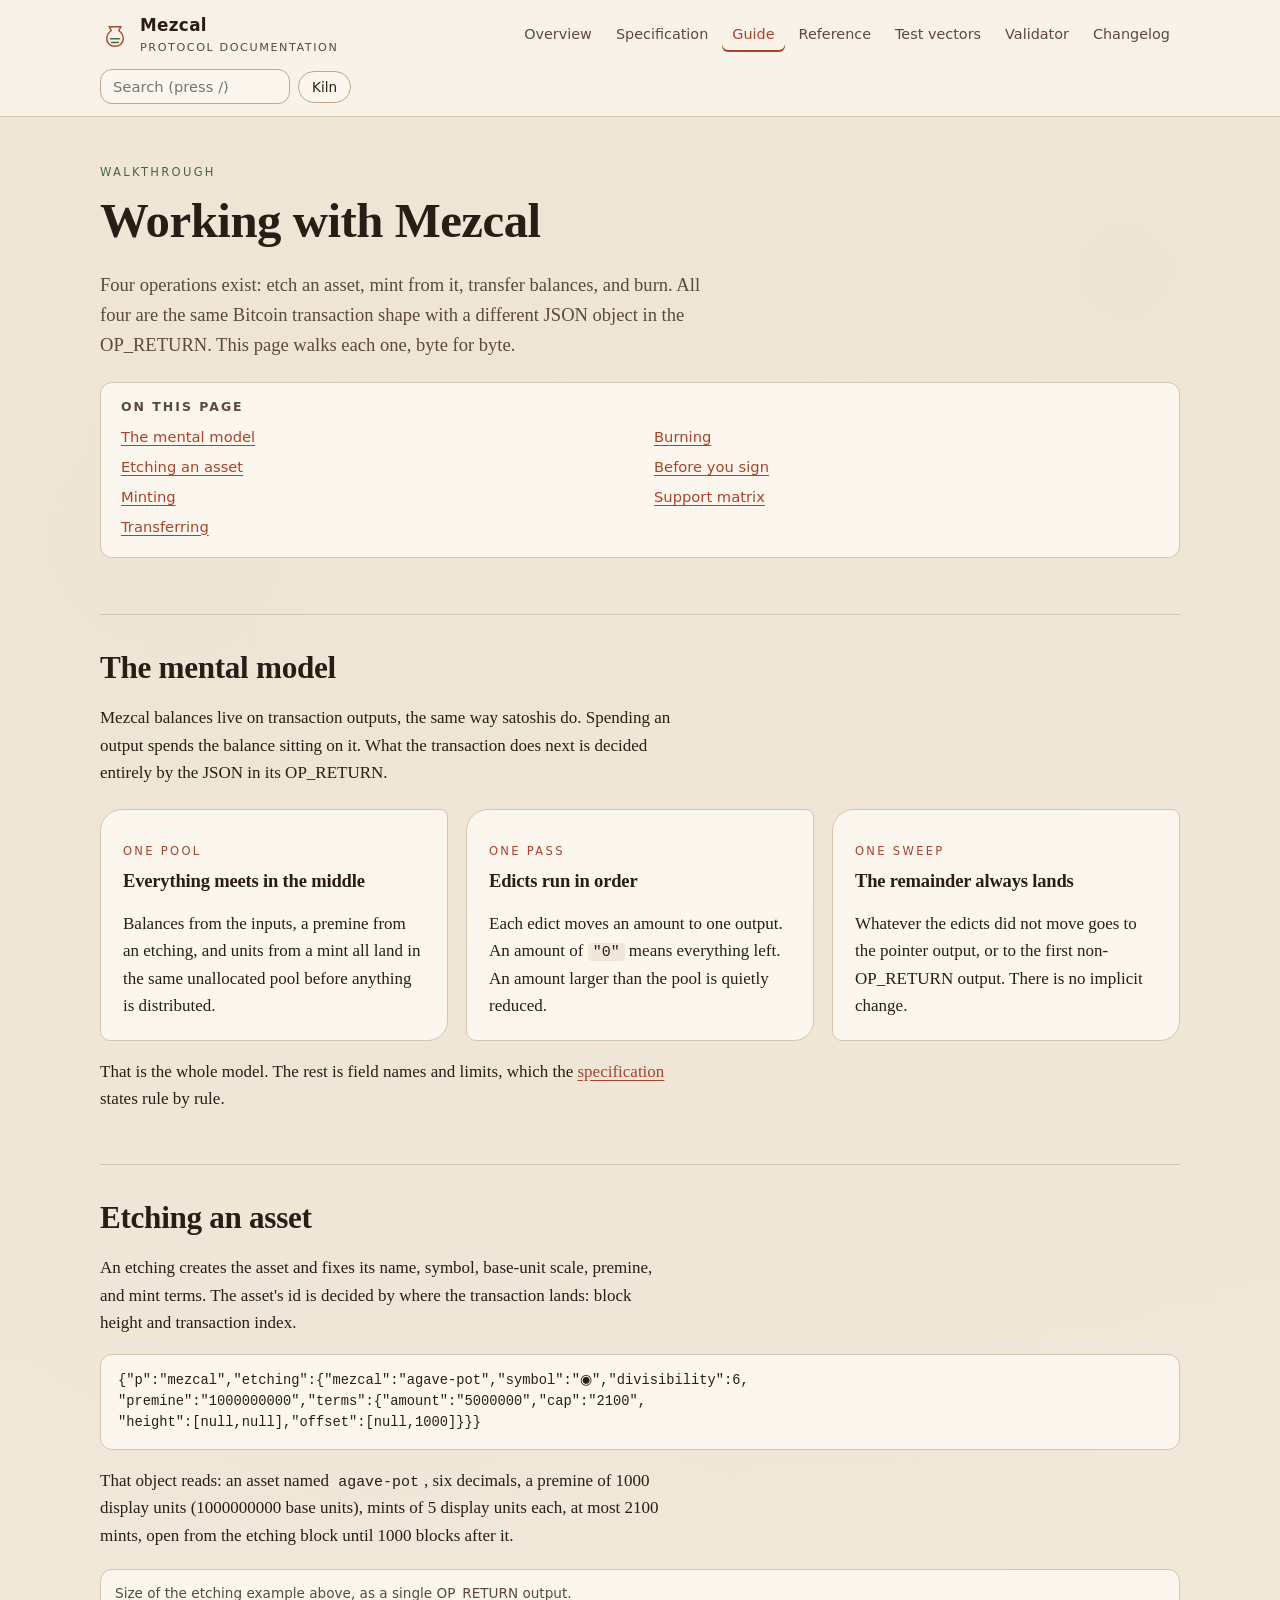
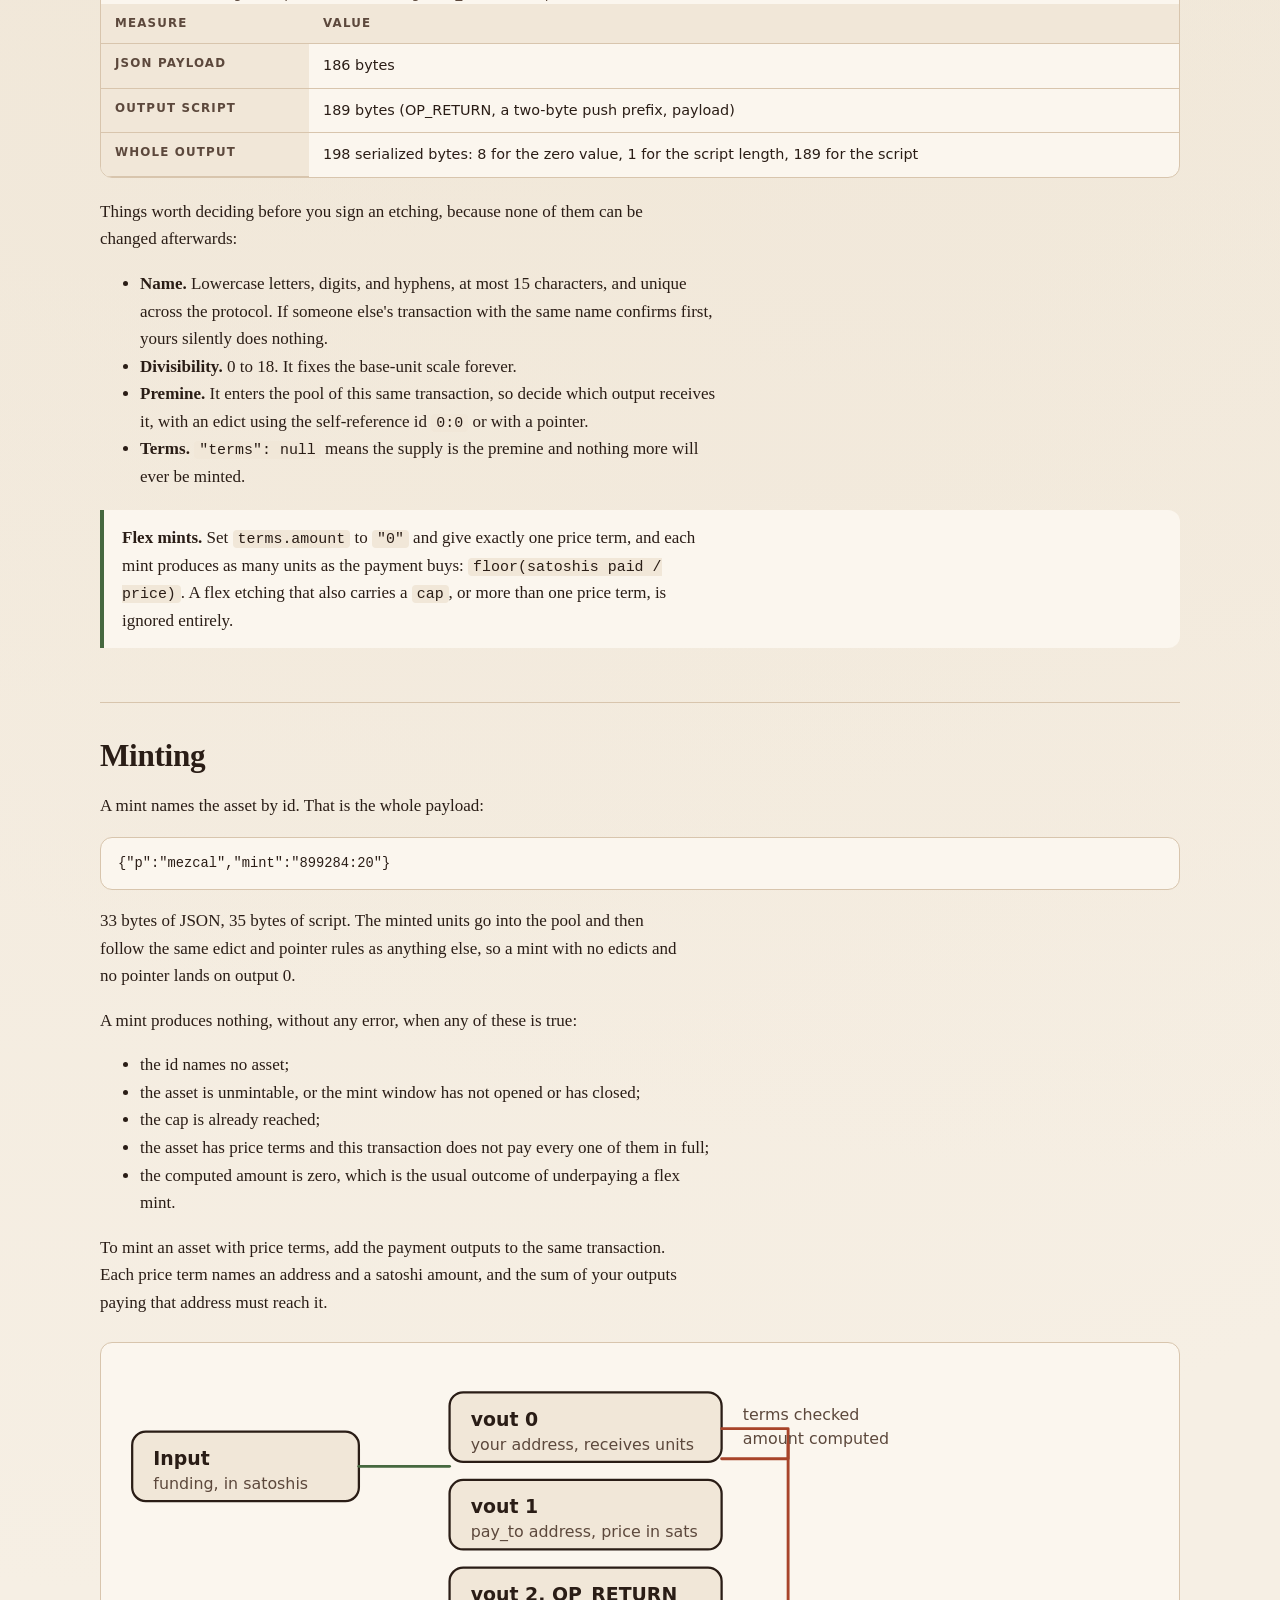
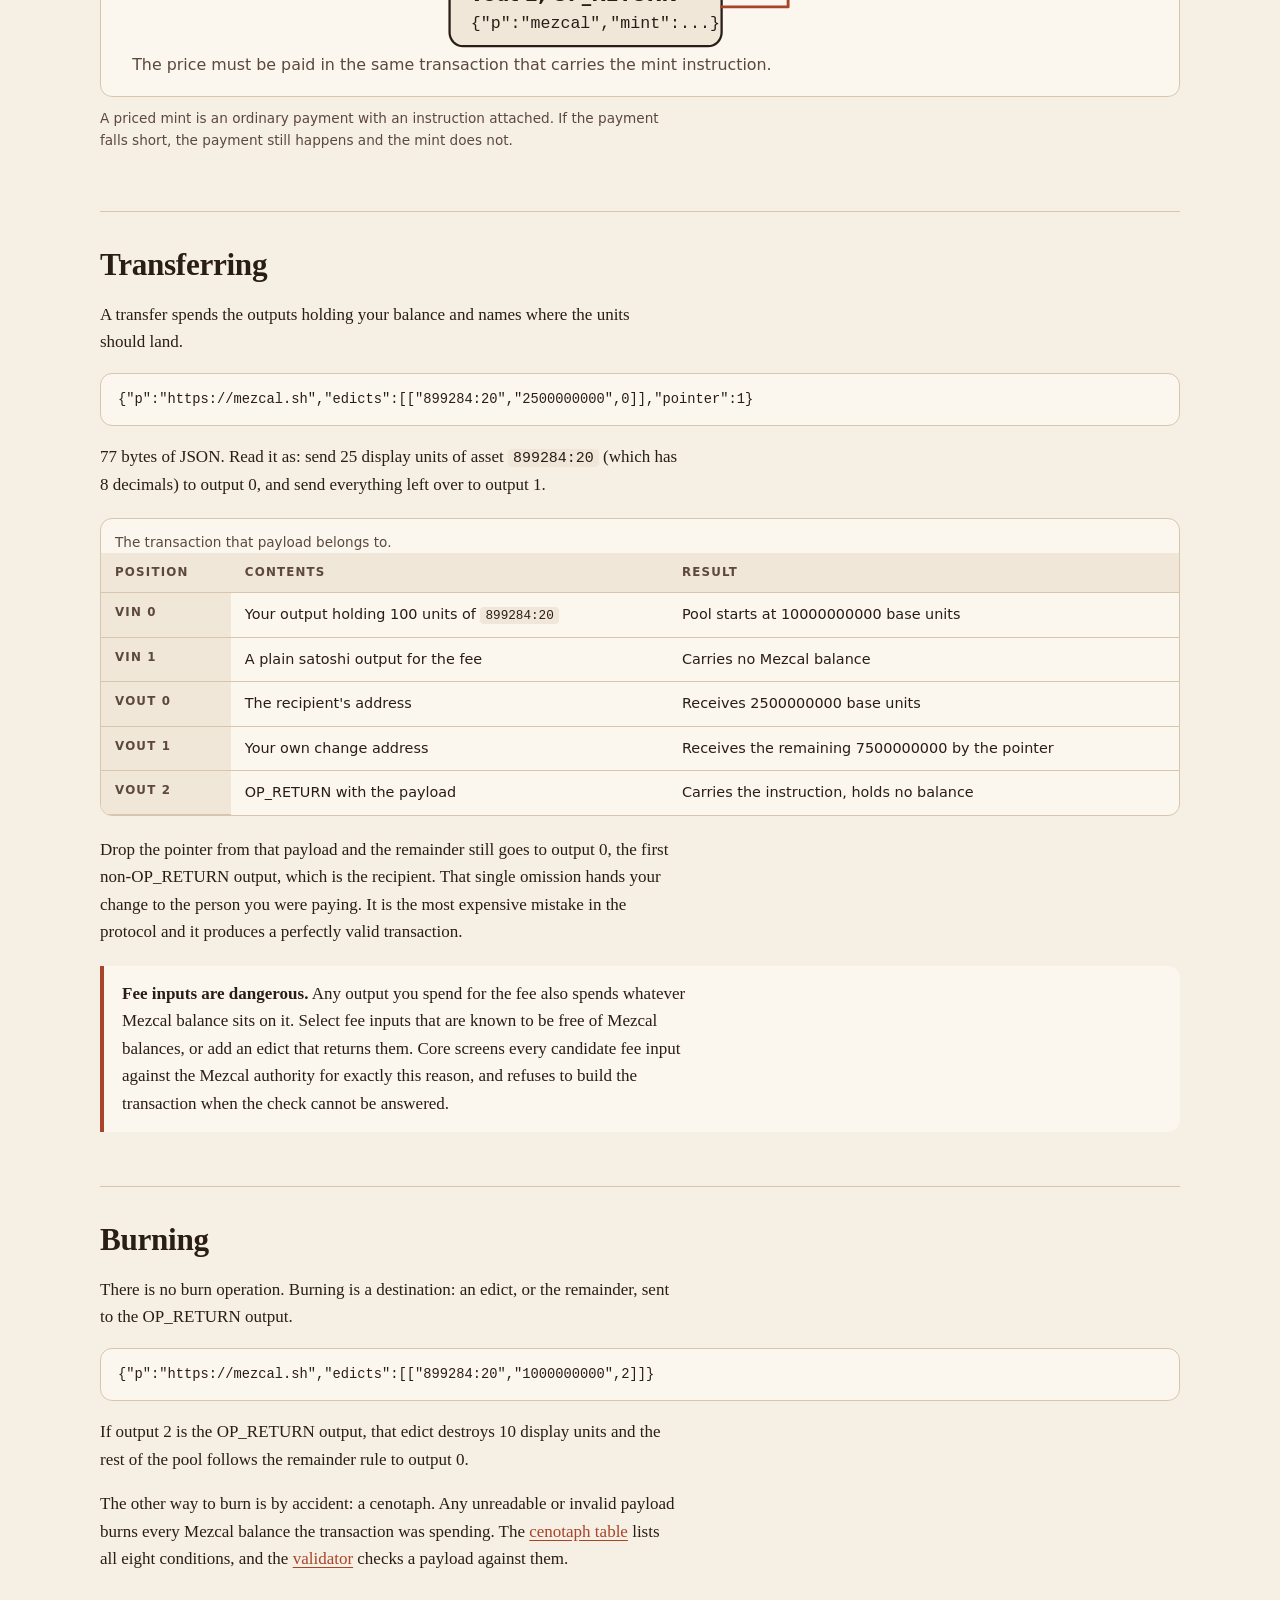
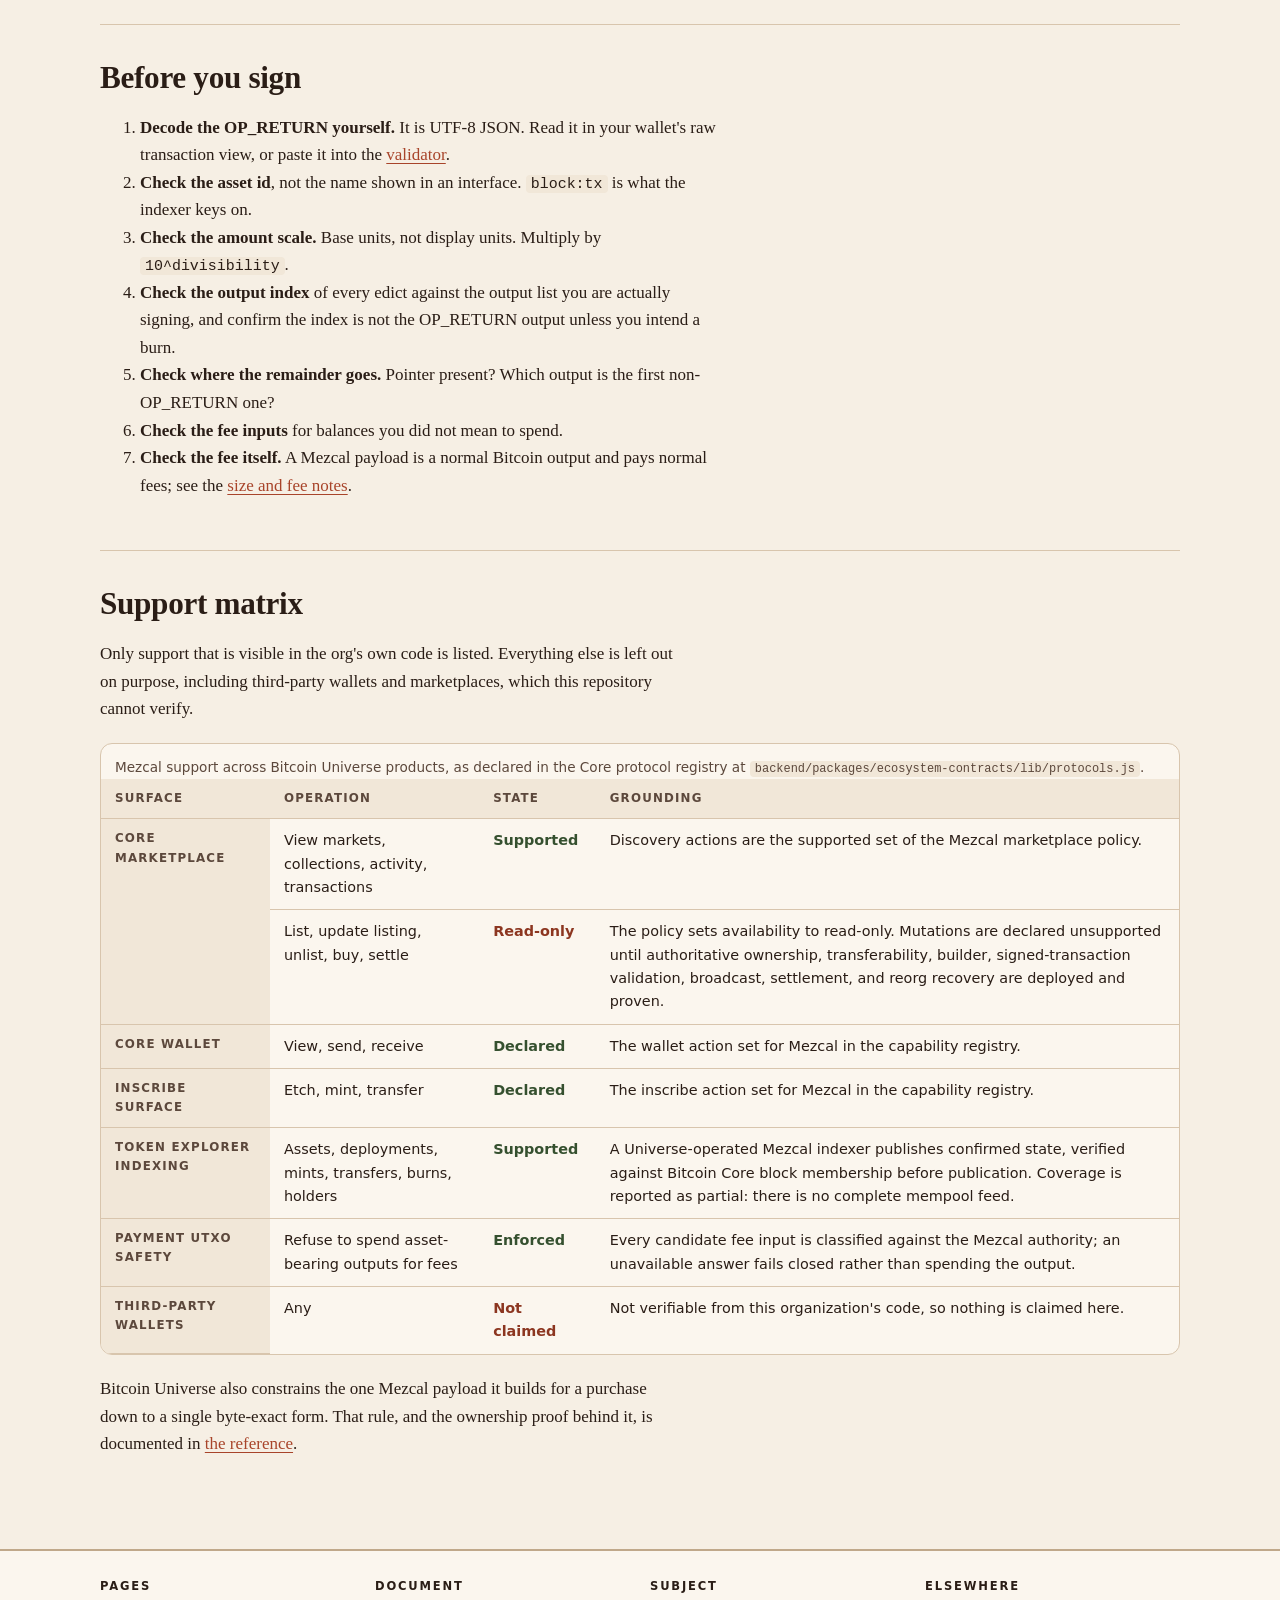
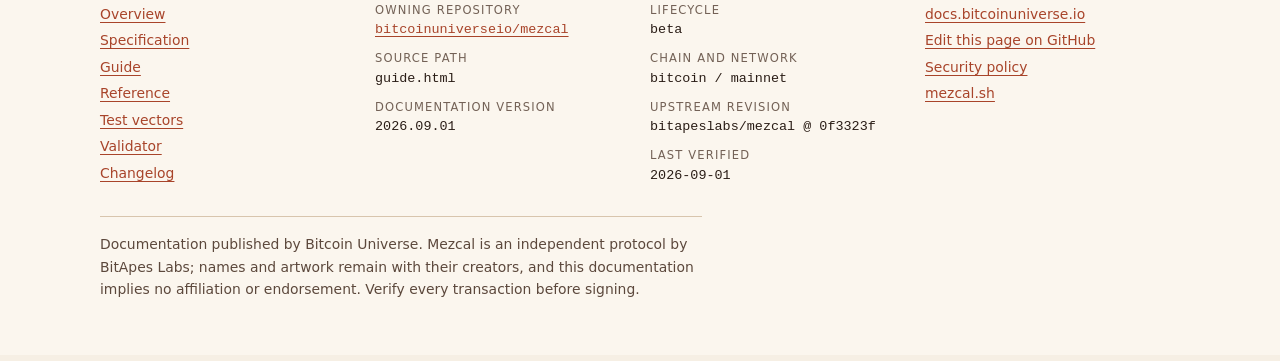
==== commit 632ecd9c: "docs: rebuild the Mezcal site as complete protocol documentation The repository held one promotional" ====
--- a/guide.html
+++ b/guide.html
@@ -1,87 +1,283 @@
 <!doctype html>
 <html lang="en">
 <head>
-  <meta charset="utf-8">
-  <meta name="viewport" content="width=device-width, initial-scale=1">
-  <meta name="description" content="Official Mezcal CLI and transaction-building guide.">
-  <meta name="theme-color" content="#0b0b0b">
-  <title>Mezcal CLI &amp; build guide | Bitcoin Universe docs</title>
-  <link rel="icon" href="https://mezcal.sh/favicon.ico">
-  <link rel="stylesheet" href="theme.css">
+<meta charset="utf-8">
+<meta name="viewport" content="width=device-width,initial-scale=1">
+<title>Mezcal guide | etch, mint, transfer, burn, worked examples</title>
+<meta name="description" content="A plain-language walkthrough of Mezcal operations with worked transactions: etching an asset, minting, transferring with a pointer, burning, and what Bitcoin Universe products support.">
+<link rel="canonical" href="https://bitcoinuniverseio.github.io/mezcal/guide.html">
+<meta name="theme-color" content="#a8442a" media="(prefers-color-scheme: light)">
+<meta name="theme-color" content="#17120f" media="(prefers-color-scheme: dark)">
+<meta property="og:type" content="article">
+<meta property="og:site_name" content="Bitcoin Universe protocol documentation">
+<meta property="og:title" content="Mezcal guide">
+<meta property="og:description" content="Etch, mint, transfer, and burn walked through transaction by transaction, with exact payload bytes and the Bitcoin Universe support matrix.">
+<meta property="og:url" content="https://bitcoinuniverseio.github.io/mezcal/guide.html">
+<meta property="og:image" content="https://bitcoinuniverseio.github.io/mezcal/og-mezcal.svg">
+<meta name="twitter:card" content="summary_large_image">
+<link rel="icon" href="favicon.svg" type="image/svg+xml">
+<link rel="stylesheet" href="theme.css">
 </head>
 <body>
-  <header class="shell topbar">
-    <a class="brand" href="index.html"><img src="https://mezcal.sh/favicon.ico" alt="Mezcal logo"><strong>mezcal</strong></a>
-    <nav class="nav" aria-label="Documentation"><a href="index.html">Overview</a><a href="reference.html">Reference</a><a class="active" href="guide.html">CLI &amp; build</a><a href="#sources">Sources</a></nav>
-    <a class="top-action" href="https://github.com/bitapeslabs/mezcal-cli" target="_blank" rel="noreferrer">CLI source ↗</a>
-  </header>
-  <main>
-    <div class="shell hero">
-      <div>
-        <div class="eyebrow">Official CLI workflow</div>
-        <h1>build.<br><span class="lime">verify.</span><br>broadcast.</h1>
-        <p class="lead">Start from the Mezcal CLI for supported wallet flows. For custom builders, model the final transaction first, serialize the exact Mezcalstone second, and run the reference schema locally.</p>
-        <div class="hero-actions"><a class="button" href="https://github.com/bitapeslabs/mezcal-cli" target="_blank" rel="noreferrer">Open Mezcal CLI ↗</a><a class="button ghost" href="reference.html">Read validation rules</a></div>
-      </div>
+<a class="skip" href="#main">Skip to content</a>
+<header class="masthead">
+  <div class="shell masthead-inner">
+    <a class="brand" href="./" aria-label="Mezcal protocol documentation, home">
+      <svg viewBox="0 0 40 40" aria-hidden="true" focusable="false">
+        <path class="dia-clay" d="M12 9h16l-3 5c4 3 6 7 6 11 0 6-5 10-11 10S9 31 9 25c0-4 2-8 6-11z"/>
+        <path class="dia-agave" d="M14 25h12M15.5 30h9"/>
+      </svg>
+      <span>Mezcal<small>Protocol documentation</small></span>
+    </a>
+    <nav class="site-nav" aria-label="Primary">
+      <a href="./">Overview</a>
+      <a href="spec.html">Specification</a>
+      <a href="guide.html" aria-current="page">Guide</a>
+      <a href="reference.html">Reference</a>
+      <a href="vectors.html">Test vectors</a>
+      <a href="validator.html">Validator</a>
+      <a href="changelog.html">Changelog</a>
+    </nav>
+    <div class="tools">
+      <div class="search-wrap">
+        <label class="sr-only" for="site-search">Search this documentation</label>
+        <input id="site-search" type="search" placeholder="Search (press /)" autocomplete="off" spellcheck="false">
+        <div id="search-results" class="search-results" hidden role="region" aria-label="Search results"></div>
+      </div>
+      <button id="theme-toggle" class="theme-toggle" type="button" hidden>Kiln</button>
     </div>
-    <div class="rule"></div>
-
-    <section>
-      <div class="shell">
-        <div class="section-heading"><div><div class="eyebrow">CLI fast path</div><h2>Use the official commands.</h2></div><p>These commands come from the official Mezcal CLI README. They give a wallet-connected starting point for discovery, etching, minting, and transfers.</p></div>
-        <div class="code-grid">
-          <article class="panel code"><header><span>Install and orient</span><button class="copy" data-copy="npm install -g mezcal-cli&#10;mezcal --help&#10;mezcal config show">Copy</button></header><pre><code>npm install -g mezcal-cli
-mezcal --help
-mezcal config show</code></pre><div class="code-note">Official CLI install and help commands.</div></article>
-          <article class="panel code"><header><span>Discover and act</span><button class="copy" data-copy="mezcal info 859:1&#10;mezcal balance&#10;mezcal etch&#10;mezcal mint 859:1&#10;mezcal transfer">Copy</button></header><pre><code>mezcal info 859:1
-mezcal balance
-mezcal etch
-mezcal mint 859:1
-mezcal transfer</code></pre><div class="code-note">Replace 859:1 with a real asset ID or use a Mezcal name when supported.</div></article>
-        </div>
-      </div>
-    </section>
-
-    <section>
-      <div class="shell">
-        <div class="section-heading"><div><div class="eyebrow">Production path</div><h2>Six checks before a real transaction.</h2></div><p>Tooling can construct a transaction, but it cannot rescue a payload that points to the wrong output. Keep each step observable and repeatable.</p></div>
-        <div class="numbered">
-          <article><div><h3>Pin the protocol version.</h3><p>Record the Mezcal reference commit and CLI version you validated against. The source links in this site are pinned for this reason.</p></div></article>
-          <article><div><h3>Model outputs before JSON.</h3><p>Decide payment, recipient, asset change, and pointer destinations before you write an edict output index.</p></div></article>
-          <article><div><h3>Represent amounts as strings.</h3><p>Use non-empty decimal strings for every u128 amount. Never round through JavaScript number or floating point arithmetic.</p></div></article>
-          <article><div><h3>Validate strict schema locally.</h3><p>Confirm the accepted p literal, field types, address rules, name grammar, limits, and absence of unknown keys.</p></div></article>
-          <article><div><h3>Decode the final transaction.</h3><p>Re-extract the OP_RETURN payload from the signed transaction and compare byte-for-byte with the intended UTF-8 JSON.</p></div></article>
-          <article><div><h3>Verify indexed allocations.</h3><p>After confirmation, query a Mezcal-aware indexer and reconcile asset amounts by output, including any pointer remainder.</p></div></article>
-        </div>
-      </div>
-    </section>
-
-    <section>
-      <div class="shell">
-        <div class="section-heading"><div><div class="eyebrow">Release gate</div><h2>Do not broadcast until all pass.</h2></div><p>These checks target the exact failure paths in the reference decoder and the operational hazards of output-indexed asset allocation.</p></div>
-        <ul class="checklist">
-          <li>Every JSON key is accepted by the strict Mezcalstone schema. No debug fields, UI metadata, or unknown extension fields remain.</li>
-          <li>All amounts are decimal strings in u128 range, and divisibility is 0 through 18.</li>
-          <li>Each block:tx identifier and every edict output index passes its integer range and transaction-shape check.</li>
-          <li>Every terms.price requirement maps to a final payment output with the required amount and recipient.</li>
-          <li>Final transaction output order is frozen before calculating edicts and pointer.</li>
-          <li>The signed transaction decodes to exactly the intended JSON and the indexer reports the expected allocation after confirmation.</li>
+  </div>
+</header>
+
+<main id="main">
+  <div class="shell">
+
+    <section aria-labelledby="title">
+      <p class="eyebrow">Walkthrough</p>
+      <h1 id="title">Working with Mezcal</h1>
+      <p class="lede">Four operations exist: etch an asset, mint from it, transfer balances, and burn. All four are the same Bitcoin transaction shape with a different JSON object in the OP_RETURN. This page walks each one, byte for byte.</p>
+      <nav class="toc" aria-labelledby="toc-h">
+        <h2 id="toc-h">On this page</h2>
+        <ul>
+          <li><a href="#model">The mental model</a></li>
+          <li><a href="#etch">Etching an asset</a></li>
+          <li><a href="#mint">Minting</a></li>
+          <li><a href="#transfer">Transferring</a></li>
+          <li><a href="#burn">Burning</a></li>
+          <li><a href="#checklist">Before you sign</a></li>
+          <li><a href="#support">Support matrix</a></li>
         </ul>
-        <div class="callout" style="margin-top:28px"><strong>Cenotaph risk.</strong> The reference decoder marks malformed JSON, schema failures, invalid edict output indexes, and invalid zero-block IDs as cenotaph cases. Treat that outcome as a hard stop in your preflight.</div>
-      </div>
-    </section>
-
-    <section id="sources">
-      <div class="shell">
-        <div class="section-heading"><div><div class="eyebrow">Sources</div><h2>Start from supported tools.</h2></div><p>For a production implementation, stay aligned with the CLI and validator upstream.</p></div>
-        <div class="source-list">
-          <a class="source" href="https://github.com/bitapeslabs/mezcal-cli/blob/cc232a2523a9b459868e0f5aa72c9a4fe151c1a7/README.md" target="_blank" rel="noreferrer"><span>Official Mezcal CLI README</span><small>OPEN ↗</small></a>
-          <a class="source" href="https://github.com/bitapeslabs/mezcal/blob/0f3323ffc1c657ad529529f04543b5ba93250fd6/src/lib/mezcalstone.ts" target="_blank" rel="noreferrer"><span>Official Mezcalstone validator</span><small>OPEN ↗</small></a>
-        </div>
-      </div>
-    </section>
-  </main>
-  <footer class="footer"><div class="shell">Bitcoin Universe documentation. Visual and code-source attribution: <a href="ATTRIBUTION.md">ATTRIBUTION.md</a>.</div></footer>
-  <script src="site.js"></script>
+      </nav>
+    </section>
+
+    <section aria-labelledby="model">
+      <h2 id="model">The mental model</h2>
+      <p>Mezcal balances live on transaction outputs, the same way satoshis do. Spending an output spends the balance sitting on it. What the transaction does next is decided entirely by the JSON in its OP_RETURN.</p>
+      <div class="cards">
+        <article class="card">
+          <p class="eyebrow">One pool</p>
+          <h3>Everything meets in the middle</h3>
+          <p>Balances from the inputs, a premine from an etching, and units from a mint all land in the same unallocated pool before anything is distributed.</p>
+        </article>
+        <article class="card">
+          <p class="eyebrow">One pass</p>
+          <h3>Edicts run in order</h3>
+          <p>Each edict moves an amount to one output. An amount of <code>"0"</code> means everything left. An amount larger than the pool is quietly reduced.</p>
+        </article>
+        <article class="card">
+          <p class="eyebrow">One sweep</p>
+          <h3>The remainder always lands</h3>
+          <p>Whatever the edicts did not move goes to the pointer output, or to the first non-OP_RETURN output. There is no implicit change.</p>
+        </article>
+      </div>
+      <p>That is the whole model. The rest is field names and limits, which the <a href="spec.html">specification</a> states rule by rule.</p>
+    </section>
+
+    <section aria-labelledby="etch">
+      <h2 id="etch">Etching an asset</h2>
+      <p>An etching creates the asset and fixes its name, symbol, base-unit scale, premine, and mint terms. The asset's id is decided by where the transaction lands: block height and transaction index.</p>
+<pre><code>{"p":"mezcal","etching":{"mezcal":"agave-pot","symbol":"&#9673;","divisibility":6,
+"premine":"1000000000","terms":{"amount":"5000000","cap":"2100",
+"height":[null,null],"offset":[null,1000]}}}</code></pre>
+      <p>That object reads: an asset named <code>agave-pot</code>, six decimals, a premine of 1000 display units (1000000000 base units), mints of 5 display units each, at most 2100 mints, open from the etching block until 1000 blocks after it.</p>
+      <div class="table-wrap">
+        <table>
+          <caption>Size of the etching example above, as a single OP_RETURN output.</caption>
+          <thead><tr><th scope="col">Measure</th><th scope="col">Value</th></tr></thead>
+          <tbody>
+            <tr><th scope="row">JSON payload</th><td>186 bytes</td></tr>
+            <tr><th scope="row">Output script</th><td>189 bytes (OP_RETURN, a two-byte push prefix, payload)</td></tr>
+            <tr><th scope="row">Whole output</th><td>198 serialized bytes: 8 for the zero value, 1 for the script length, 189 for the script</td></tr>
+          </tbody>
+        </table>
+      </div>
+      <p>Things worth deciding before you sign an etching, because none of them can be changed afterwards:</p>
+      <ul>
+        <li><strong>Name.</strong> Lowercase letters, digits, and hyphens, at most 15 characters, and unique across the protocol. If someone else's transaction with the same name confirms first, yours silently does nothing.</li>
+        <li><strong>Divisibility.</strong> 0 to 18. It fixes the base-unit scale forever.</li>
+        <li><strong>Premine.</strong> It enters the pool of this same transaction, so decide which output receives it, with an edict using the self-reference id <code>0:0</code> or with a pointer.</li>
+        <li><strong>Terms.</strong> <code>"terms": null</code> means the supply is the premine and nothing more will ever be minted.</li>
+      </ul>
+      <div class="note">
+        <p><strong>Flex mints.</strong> Set <code>terms.amount</code> to <code>"0"</code> and give exactly one price term, and each mint produces as many units as the payment buys: <code>floor(satoshis paid / price)</code>. A flex etching that also carries a <code>cap</code>, or more than one price term, is ignored entirely.</p>
+      </div>
+    </section>
+
+    <section aria-labelledby="mint">
+      <h2 id="mint">Minting</h2>
+      <p>A mint names the asset by id. That is the whole payload:</p>
+<pre><code>{"p":"mezcal","mint":"899284:20"}</code></pre>
+      <p>33 bytes of JSON, 35 bytes of script. The minted units go into the pool and then follow the same edict and pointer rules as anything else, so a mint with no edicts and no pointer lands on output 0.</p>
+      <p>A mint produces nothing, without any error, when any of these is true:</p>
+      <ul>
+        <li>the id names no asset;</li>
+        <li>the asset is unmintable, or the mint window has not opened or has closed;</li>
+        <li>the cap is already reached;</li>
+        <li>the asset has price terms and this transaction does not pay every one of them in full;</li>
+        <li>the computed amount is zero, which is the usual outcome of underpaying a flex mint.</li>
+      </ul>
+      <p>To mint an asset with price terms, add the payment outputs to the same transaction. Each price term names an address and a satoshi amount, and the sum of your outputs paying that address must reach it.</p>
+      <figure>
+        <svg viewBox="0 0 700 220" role="img" aria-labelledby="mintTitle mintDesc">
+          <title id="mintTitle">A priced mint transaction</title>
+          <desc id="mintDesc">The transaction spends a funding input, pays the price address the required satoshis, writes the mint instruction into an OP_RETURN output, and receives the minted units on the first non OP_RETURN output.</desc>
+          <rect x="14" y="52" width="150" height="46" rx="9" class="dia-fill"/>
+          <text x="28" y="74" class="dia-t head">Input</text>
+          <text x="28" y="90" class="dia-t small">funding, in satoshis</text>
+          <path class="dia-agave" d="M164 75h60"/>
+          <rect x="224" y="26" width="180" height="46" rx="9" class="dia-fill"/>
+          <text x="238" y="48" class="dia-t head">vout 0</text>
+          <text x="238" y="64" class="dia-t small">your address, receives units</text>
+          <rect x="224" y="84" width="180" height="46" rx="9" class="dia-fill"/>
+          <text x="238" y="106" class="dia-t head">vout 1</text>
+          <text x="238" y="122" class="dia-t small">pay_to address, price in sats</text>
+          <rect x="224" y="142" width="180" height="52" rx="9" class="dia-fill"/>
+          <text x="238" y="164" class="dia-t head">vout 2, OP_RETURN</text>
+          <text x="238" y="182" class="dia-t mono">{"p":"mezcal","mint":...}</text>
+          <path class="dia-clay" d="M404 168h44v-118h-44"/>
+          <text x="418" y="44" class="dia-t small">terms checked</text>
+          <text x="418" y="60" class="dia-t small">amount computed</text>
+          <path class="dia-clay" d="M448 60v10h-44"/>
+          <text x="14" y="210" class="dia-t small">The price must be paid in the same transaction that carries the mint instruction.</text>
+        </svg>
+        <figcaption>A priced mint is an ordinary payment with an instruction attached. If the payment falls short, the payment still happens and the mint does not.</figcaption>
+      </figure>
+    </section>
+
+    <section aria-labelledby="transfer">
+      <h2 id="transfer">Transferring</h2>
+      <p>A transfer spends the outputs holding your balance and names where the units should land.</p>
+<pre><code>{"p":"https://mezcal.sh","edicts":[["899284:20","2500000000",0]],"pointer":1}</code></pre>
+      <p>77 bytes of JSON. Read it as: send 25 display units of asset <code>899284:20</code> (which has 8 decimals) to output 0, and send everything left over to output 1.</p>
+      <div class="table-wrap">
+        <table>
+          <caption>The transaction that payload belongs to.</caption>
+          <thead><tr><th scope="col">Position</th><th scope="col">Contents</th><th scope="col">Result</th></tr></thead>
+          <tbody>
+            <tr><th scope="row">vin 0</th><td>Your output holding 100 units of <code>899284:20</code></td><td>Pool starts at 10000000000 base units</td></tr>
+            <tr><th scope="row">vin 1</th><td>A plain satoshi output for the fee</td><td>Carries no Mezcal balance</td></tr>
+            <tr><th scope="row">vout 0</th><td>The recipient's address</td><td>Receives 2500000000 base units</td></tr>
+            <tr><th scope="row">vout 1</th><td>Your own change address</td><td>Receives the remaining 7500000000 by the pointer</td></tr>
+            <tr><th scope="row">vout 2</th><td>OP_RETURN with the payload</td><td>Carries the instruction, holds no balance</td></tr>
+          </tbody>
+        </table>
+      </div>
+      <p>Drop the pointer from that payload and the remainder still goes to output 0, the first non-OP_RETURN output, which is the recipient. That single omission hands your change to the person you were paying. It is the most expensive mistake in the protocol and it produces a perfectly valid transaction.</p>
+      <div class="warn">
+        <p><strong>Fee inputs are dangerous.</strong> Any output you spend for the fee also spends whatever Mezcal balance sits on it. Select fee inputs that are known to be free of Mezcal balances, or add an edict that returns them. Core screens every candidate fee input against the Mezcal authority for exactly this reason, and refuses to build the transaction when the check cannot be answered.</p>
+      </div>
+    </section>
+
+    <section aria-labelledby="burn">
+      <h2 id="burn">Burning</h2>
+      <p>There is no burn operation. Burning is a destination: an edict, or the remainder, sent to the OP_RETURN output.</p>
+<pre><code>{"p":"https://mezcal.sh","edicts":[["899284:20","1000000000",2]]}</code></pre>
+      <p>If output 2 is the OP_RETURN output, that edict destroys 10 display units and the rest of the pool follows the remainder rule to output 0.</p>
+      <p>The other way to burn is by accident: a cenotaph. Any unreadable or invalid payload burns every Mezcal balance the transaction was spending. The <a href="spec.html#cenotaph">cenotaph table</a> lists all eight conditions, and the <a href="validator.html">validator</a> checks a payload against them.</p>
+    </section>
+
+    <section aria-labelledby="checklist">
+      <h2 id="checklist">Before you sign</h2>
+      <ol>
+        <li><strong>Decode the OP_RETURN yourself.</strong> It is UTF-8 JSON. Read it in your wallet's raw transaction view, or paste it into the <a href="validator.html">validator</a>.</li>
+        <li><strong>Check the asset id</strong>, not the name shown in an interface. <code>block:tx</code> is what the indexer keys on.</li>
+        <li><strong>Check the amount scale.</strong> Base units, not display units. Multiply by <code>10^divisibility</code>.</li>
+        <li><strong>Check the output index</strong> of every edict against the output list you are actually signing, and confirm the index is not the OP_RETURN output unless you intend a burn.</li>
+        <li><strong>Check where the remainder goes.</strong> Pointer present? Which output is the first non-OP_RETURN one?</li>
+        <li><strong>Check the fee inputs</strong> for balances you did not mean to spend.</li>
+        <li><strong>Check the fee itself.</strong> A Mezcal payload is a normal Bitcoin output and pays normal fees; see the <a href="reference.html#fees">size and fee notes</a>.</li>
+      </ol>
+    </section>
+
+    <section aria-labelledby="support">
+      <h2 id="support">Support matrix</h2>
+      <p>Only support that is visible in the org's own code is listed. Everything else is left out on purpose, including third-party wallets and marketplaces, which this repository cannot verify.</p>
+      <div class="table-wrap">
+        <table>
+          <caption>Mezcal support across Bitcoin Universe products, as declared in the Core protocol registry at <code>backend/packages/ecosystem-contracts/lib/protocols.js</code>.</caption>
+          <thead><tr><th scope="col">Surface</th><th scope="col">Operation</th><th scope="col">State</th><th scope="col">Grounding</th></tr></thead>
+          <tbody>
+            <tr><th scope="row" rowspan="2">Core marketplace</th><td>View markets, collections, activity, transactions</td><td class="yes">Supported</td><td>Discovery actions are the supported set of the Mezcal marketplace policy.</td></tr>
+            <tr><td>List, update listing, unlist, buy, settle</td><td class="no">Read-only</td><td>The policy sets availability to read-only. Mutations are declared unsupported until authoritative ownership, transferability, builder, signed-transaction validation, broadcast, settlement, and reorg recovery are deployed and proven.</td></tr>
+            <tr><th scope="row">Core wallet</th><td>View, send, receive</td><td class="yes">Declared</td><td>The wallet action set for Mezcal in the capability registry.</td></tr>
+            <tr><th scope="row">Inscribe surface</th><td>Etch, mint, transfer</td><td class="yes">Declared</td><td>The inscribe action set for Mezcal in the capability registry.</td></tr>
+            <tr><th scope="row">Token explorer indexing</th><td>Assets, deployments, mints, transfers, burns, holders</td><td class="yes">Supported</td><td>A Universe-operated Mezcal indexer publishes confirmed state, verified against Bitcoin Core block membership before publication. Coverage is reported as partial: there is no complete mempool feed.</td></tr>
+            <tr><th scope="row">Payment UTXO safety</th><td>Refuse to spend asset-bearing outputs for fees</td><td class="yes">Enforced</td><td>Every candidate fee input is classified against the Mezcal authority; an unavailable answer fails closed rather than spending the output.</td></tr>
+            <tr><th scope="row">Third-party wallets</th><td>Any</td><td class="no">Not claimed</td><td>Not verifiable from this organization's code, so nothing is claimed here.</td></tr>
+          </tbody>
+        </table>
+      </div>
+      <p>Bitcoin Universe also constrains the one Mezcal payload it builds for a purchase down to a single byte-exact form. That rule, and the ownership proof behind it, is documented in <a href="reference.html#marketplace">the reference</a>.</p>
+    </section>
+
+  </div>
+</main>
+
+<footer class="site-footer">
+  <div class="shell">
+    <div class="footer-grid">
+      <div>
+        <h2>Pages</h2>
+        <ul>
+          <li><a href="./">Overview</a></li>
+          <li><a href="spec.html">Specification</a></li>
+          <li><a href="guide.html">Guide</a></li>
+          <li><a href="reference.html">Reference</a></li>
+          <li><a href="vectors.html">Test vectors</a></li>
+          <li><a href="validator.html">Validator</a></li>
+          <li><a href="changelog.html">Changelog</a></li>
+        </ul>
+      </div>
+      <div>
+        <h2>Document</h2>
+        <dl>
+          <dt>Owning repository</dt><dd><a href="https://github.com/bitcoinuniverseio/mezcal">bitcoinuniverseio/mezcal</a></dd>
+          <dt>Source path</dt><dd>guide.html</dd>
+          <dt>Documentation version</dt><dd>2026.09.01</dd>
+        </dl>
+      </div>
+      <div>
+        <h2>Subject</h2>
+        <dl>
+          <dt>Lifecycle</dt><dd>beta</dd>
+          <dt>Chain and network</dt><dd>bitcoin / mainnet</dd>
+          <dt>Upstream revision</dt><dd>bitapeslabs/mezcal @ 0f3323f</dd>
+          <dt>Last verified</dt><dd>2026-09-01</dd>
+        </dl>
+      </div>
+      <div>
+        <h2>Elsewhere</h2>
+        <ul>
+          <li><a href="https://docs.bitcoinuniverse.io">docs.bitcoinuniverse.io</a></li>
+          <li><a href="https://github.com/bitcoinuniverseio/mezcal/edit/main/guide.html">Edit this page on GitHub</a></li>
+          <li><a href="https://github.com/bitcoinuniverseio/mezcal/blob/main/SECURITY.md">Security policy</a></li>
+          <li><a href="https://mezcal.sh">mezcal.sh</a></li>
+        </ul>
+      </div>
+    </div>
+    <p class="colophon">Documentation published by Bitcoin Universe. Mezcal is an independent protocol by BitApes Labs; names and artwork remain with their creators, and this documentation implies no affiliation or endorsement. Verify every transaction before signing.</p>
+  </div>
+</footer>
+<script src="site.js" defer></script>
 </body>
 </html>
--- a/theme.css
+++ b/theme.css
@@ -1,147 +1,996 @@
-@font-face {
-  font-family: "Red Hat Display";
-  src: url("https://mezcal.sh/_next/static/media/c609bc916991e10c-s.p.woff2") format("woff2");
-  font-display: swap;
-}
-
-@font-face {
-  font-family: "Red Hat Mono";
-  src: url("https://mezcal.sh/_next/static/media/c6590e94fb93f6bd-s.p.woff2") format("woff2");
-  font-display: swap;
-}
+/* Mezcal protocol documentation: crafted earthenware.
+   Hand-thrown warmth, exact numbers. No build step, no external assets. */
 
 :root {
-  --mezcal-green: #16e265;
-  --mezcal-green-dark: #13c957;
-  --mezcal-yellow: #ffd600;
-  --mezcal-gold: #ffcb6b;
-  --mezcal-black: #0b0b0b;
-  --mezcal-panel: #111111;
-  --mezcal-panel-raised: #191919;
-  --mezcal-line: #2c2c2c;
-  --mezcal-muted: #8d8d8d;
-  --mezcal-text: #ffffff;
-  --display: "Red Hat Display", Inter, ui-sans-serif, system-ui, sans-serif;
-  --mono: "Red Hat Mono", "SFMono-Regular", Consolas, monospace;
-  --max: 1180px;
-}
-
-* { box-sizing: border-box; }
-html { scroll-behavior: smooth; overflow-x: hidden; }
+  color-scheme: light dark;
+
+  --bg: #f6efe4;
+  --bg-grain: #efe5d5;
+  --surface: #fbf6ee;
+  --surface-2: #f1e7d8;
+  --ink: #2a1d16;
+  --ink-soft: #5c483c;
+  --line: #d8c5ad;
+  --line-strong: #c0a88a;
+  --clay: #a8442a;
+  --clay-deep: #8c3620;
+  --agave: #46683f;
+  --agave-deep: #35502f;
+  --on-clay: #fff8f0;
+  --focus: #1f5f8b;
+
+  --radius-s: 6px;
+  --radius-m: 12px;
+  --radius-l: 22px 8px 20px 10px;
+
+  --font: "Iowan Old Style", "Palatino Linotype", Palatino, Georgia,
+    "Times New Roman", serif;
+  --font-ui: system-ui, -apple-system, "Segoe UI", Roboto, "Helvetica Neue",
+    Arial, sans-serif;
+  --font-mono: ui-monospace, "Cascadia Mono", "SFMono-Regular", Menlo, Consolas,
+    "Liberation Mono", monospace;
+
+  --measure: 68ch;
+  --shell: 1120px;
+}
+
+@media (prefers-color-scheme: dark) {
+  :root {
+    --bg: #17120f;
+    --bg-grain: #1c1613;
+    --surface: #1f1915;
+    --surface-2: #2a221c;
+    --ink: #f2e7d8;
+    --ink-soft: #c4b3a1;
+    --line: #3d332b;
+    --line-strong: #57493d;
+    --clay: #e2825c;
+    --clay-deep: #f0a183;
+    --agave: #8fbf7e;
+    --agave-deep: #a9d199;
+    --on-clay: #1a120e;
+    --focus: #8ec8f0;
+  }
+}
+
+html[data-theme="light"] {
+  --bg: #f6efe4;
+  --bg-grain: #efe5d5;
+  --surface: #fbf6ee;
+  --surface-2: #f1e7d8;
+  --ink: #2a1d16;
+  --ink-soft: #5c483c;
+  --line: #d8c5ad;
+  --line-strong: #c0a88a;
+  --clay: #a8442a;
+  --clay-deep: #8c3620;
+  --agave: #46683f;
+  --agave-deep: #35502f;
+  --on-clay: #fff8f0;
+  --focus: #1f5f8b;
+}
+
+html[data-theme="dark"] {
+  --bg: #17120f;
+  --bg-grain: #1c1613;
+  --surface: #1f1915;
+  --surface-2: #2a221c;
+  --ink: #f2e7d8;
+  --ink-soft: #c4b3a1;
+  --line: #3d332b;
+  --line-strong: #57493d;
+  --clay: #e2825c;
+  --clay-deep: #f0a183;
+  --agave: #8fbf7e;
+  --agave-deep: #a9d199;
+  --on-clay: #1a120e;
+  --focus: #8ec8f0;
+}
+
+* {
+  box-sizing: border-box;
+}
+
+html {
+  scroll-behavior: smooth;
+  -webkit-text-size-adjust: 100%;
+}
+
+@media (prefers-reduced-motion: reduce) {
+  html {
+    scroll-behavior: auto;
+  }
+  * {
+    transition: none !important;
+  }
+}
+
 body {
   margin: 0;
-  color: var(--mezcal-text);
-  background:
-    radial-gradient(circle at 82% 4%, rgba(43, 221, 102, 0.17), transparent 26rem),
-    radial-gradient(circle at 12% 68%, rgba(255, 214, 0, 0.08), transparent 23rem),
-    var(--mezcal-black);
-  font-family: var(--display);
+  background-color: var(--bg);
+  background-image: radial-gradient(
+      circle at 12% 8%,
+      var(--bg-grain) 0,
+      transparent 42%
+    ),
+    radial-gradient(circle at 88% 4%, var(--bg-grain) 0, transparent 38%);
+  color: var(--ink);
+  font-family: var(--font);
+  font-size: 17px;
+  line-height: 1.62;
+}
+
+.shell {
+  width: 100%;
+  max-width: var(--shell);
+  margin: 0 auto;
+  padding: 0 20px;
+}
+
+.skip {
+  position: absolute;
+  left: -9999px;
+  top: 0;
+  background: var(--clay);
+  color: var(--on-clay);
+  padding: 10px 16px;
+  z-index: 50;
+  border-radius: 0 0 var(--radius-m) 0;
+}
+.skip:focus {
+  left: 0;
+}
+
+.sr-only {
+  position: absolute;
+  width: 1px;
+  height: 1px;
+  padding: 0;
+  margin: -1px;
+  overflow: hidden;
+  clip: rect(0 0 0 0);
+  white-space: nowrap;
+  border: 0;
+}
+
+a {
+  color: var(--clay);
+  text-underline-offset: 3px;
+}
+a:hover {
+  color: var(--clay-deep);
+}
+
+:focus-visible {
+  outline: 3px solid var(--focus);
+  outline-offset: 2px;
+  border-radius: 3px;
+}
+
+/* ---------- masthead ---------- */
+
+.masthead {
+  border-bottom: 1px solid var(--line);
+  background: color-mix(in srgb, var(--surface) 80%, transparent);
+}
+
+.masthead-inner {
+  display: flex;
+  flex-wrap: wrap;
+  gap: 12px 18px;
+  align-items: center;
+  padding-top: 12px;
+  padding-bottom: 12px;
+}
+
+.brand {
+  display: inline-flex;
+  align-items: center;
+  gap: 10px;
+  text-decoration: none;
+  color: var(--ink);
+  font-weight: 700;
+  letter-spacing: 0.02em;
+}
+.brand svg {
+  width: 30px;
+  height: 30px;
+  flex: none;
+}
+.brand span {
+  font-family: var(--font-ui);
+  font-size: 1.05rem;
+}
+.brand small {
+  display: block;
+  font-family: var(--font-ui);
+  font-size: 0.7rem;
+  font-weight: 500;
+  letter-spacing: 0.14em;
+  text-transform: uppercase;
+  color: var(--ink-soft);
+}
+
+.site-nav {
+  display: flex;
+  flex-wrap: wrap;
+  gap: 2px 4px;
+  margin-left: auto;
+  font-family: var(--font-ui);
+  font-size: 0.9rem;
+}
+.site-nav a {
+  color: var(--ink-soft);
+  text-decoration: none;
+  padding: 6px 10px;
+  border-radius: var(--radius-s);
+}
+.site-nav a:hover {
+  color: var(--ink);
+  background: var(--surface-2);
+}
+.site-nav a[aria-current="page"] {
+  color: var(--clay);
+  box-shadow: inset 0 -2px 0 var(--clay);
+}
+
+.tools {
+  display: flex;
+  gap: 8px;
+  align-items: center;
+}
+
+.search-wrap {
+  position: relative;
+}
+
+input[type="search"],
+input[type="text"],
+input[type="number"],
+select,
+textarea {
+  font-family: var(--font-ui);
+  font-size: 0.92rem;
+  color: var(--ink);
+  background: var(--surface);
+  border: 1px solid var(--line-strong);
+  border-radius: var(--radius-m);
+  padding: 8px 12px;
+  width: 100%;
+}
+textarea {
+  font-family: var(--font-mono);
+  font-size: 0.86rem;
+  line-height: 1.5;
+  min-height: 130px;
+  resize: vertical;
+}
+
+#site-search {
+  width: 190px;
+  max-width: 46vw;
+}
+
+.theme-toggle {
+  font-family: var(--font-ui);
+  font-size: 0.85rem;
+  background: var(--surface);
+  color: var(--ink);
+  border: 1px solid var(--line-strong);
+  border-radius: 999px;
+  padding: 7px 13px;
+  cursor: pointer;
+  white-space: nowrap;
+}
+.theme-toggle:hover {
+  background: var(--surface-2);
+}
+
+.search-results {
+  position: absolute;
+  right: 0;
+  top: calc(100% + 8px);
+  width: min(460px, 88vw);
+  background: var(--surface);
+  border: 1px solid var(--line-strong);
+  border-radius: var(--radius-m);
+  box-shadow: 0 18px 40px rgba(42, 29, 22, 0.18);
+  padding: 6px;
+  z-index: 40;
+  max-height: 68vh;
+  overflow-y: auto;
+}
+.search-results[hidden] {
+  display: none;
+}
+.search-results a {
+  display: block;
+  padding: 9px 11px;
+  border-radius: var(--radius-s);
+  text-decoration: none;
+  color: var(--ink);
+  font-family: var(--font-ui);
+}
+.search-results a:hover,
+.search-results a:focus {
+  background: var(--surface-2);
+}
+.search-results strong {
+  display: block;
+  font-size: 0.94rem;
+  color: var(--clay);
+}
+.search-results span {
+  display: block;
+  font-size: 0.82rem;
+  color: var(--ink-soft);
+}
+.search-results p {
+  margin: 0;
+  padding: 12px;
+  font-family: var(--font-ui);
+  font-size: 0.88rem;
+  color: var(--ink-soft);
+}
+
+/* ---------- structure ---------- */
+
+main {
+  display: block;
+  padding-bottom: 40px;
+}
+
+section {
+  padding: 34px 0;
+  border-bottom: 1px solid var(--line);
+}
+section:last-of-type {
+  border-bottom: 0;
+}
+
+h1,
+h2,
+h3,
+h4 {
+  line-height: 1.22;
+  letter-spacing: -0.01em;
+  margin: 0 0 12px;
+}
+h1 {
+  font-size: clamp(2rem, 5.2vw, 3.05rem);
+}
+h2 {
+  font-size: clamp(1.45rem, 3.2vw, 1.95rem);
+}
+h3 {
+  font-size: 1.16rem;
+}
+h4 {
+  font-size: 1rem;
+  font-family: var(--font-ui);
+}
+
+p,
+li {
+  max-width: var(--measure);
+}
+
+.lede {
+  font-size: 1.16rem;
+  color: var(--ink-soft);
+}
+
+.eyebrow {
+  font-family: var(--font-ui);
+  font-size: 0.72rem;
+  letter-spacing: 0.2em;
+  text-transform: uppercase;
+  color: var(--agave);
+  margin-bottom: 10px;
+}
+
+.hero {
+  padding: 46px 0 34px;
+}
+.hero h1 {
+  max-width: 16ch;
+}
+.hero .lede {
+  max-width: 58ch;
+}
+
+.hero-grid {
+  display: grid;
+  gap: 28px;
+  grid-template-columns: minmax(0, 1.15fr) minmax(0, 1fr);
+  align-items: center;
+}
+@media (max-width: 860px) {
+  .hero-grid {
+    grid-template-columns: 1fr;
+  }
+}
+
+.actions {
+  display: flex;
+  flex-wrap: wrap;
+  gap: 10px;
+  margin-top: 20px;
+}
+
+.button {
+  display: inline-block;
+  font-family: var(--font-ui);
+  font-size: 0.94rem;
+  font-weight: 600;
+  text-decoration: none;
+  padding: 11px 19px;
+  border-radius: 18px 7px 16px 8px;
+  background: var(--clay);
+  color: var(--on-clay);
+  border: 1px solid var(--clay);
+  cursor: pointer;
+}
+.button:hover {
+  background: var(--clay-deep);
+  border-color: var(--clay-deep);
+  color: var(--on-clay);
+}
+.button.ghost {
+  background: transparent;
+  color: var(--ink);
+  border-color: var(--line-strong);
+}
+.button.ghost:hover {
+  background: var(--surface-2);
+  color: var(--ink);
+}
+
+.facts {
+  display: grid;
+  gap: 1px;
+  grid-template-columns: repeat(auto-fit, minmax(168px, 1fr));
+  background: var(--line);
+  border: 1px solid var(--line);
+  border-radius: var(--radius-m);
+  overflow: hidden;
+  margin: 22px 0;
+}
+.facts div {
+  background: var(--surface);
+  padding: 14px 16px;
+}
+.facts dt,
+.facts .k {
+  font-family: var(--font-ui);
+  font-size: 0.7rem;
+  letter-spacing: 0.14em;
+  text-transform: uppercase;
+  color: var(--ink-soft);
+  margin-bottom: 4px;
+}
+.facts dd,
+.facts .v {
+  margin: 0;
+  font-family: var(--font-mono);
+  font-size: 0.92rem;
+  color: var(--ink);
+  overflow-wrap: anywhere;
+}
+
+.cards {
+  display: grid;
+  gap: 18px;
+  grid-template-columns: repeat(auto-fit, minmax(258px, 1fr));
+  margin-top: 22px;
+}
+
+.card {
+  background: var(--surface);
+  border: 1px solid var(--line);
+  border-radius: var(--radius-l);
+  padding: 20px 22px;
+}
+.card h3 {
+  margin-top: 0;
+}
+.card p:last-child,
+.card ul:last-child {
+  margin-bottom: 0;
+}
+.card .eyebrow {
+  color: var(--clay);
+}
+
+.cards.vectors {
+  grid-template-columns: repeat(auto-fit, minmax(340px, 1fr));
+}
+.card pre {
+  background: var(--surface-2);
+}
+.hexline {
+  font-family: var(--font-ui);
+  font-size: 0.8rem;
+  color: var(--ink-soft);
+}
+.hexline code {
+  font-size: 0.75rem;
+  line-height: 1.5;
+  background: none;
+  padding: 0;
+  color: var(--ink);
+}
+
+.note,
+.warn {
+  border-left: 4px solid var(--agave);
+  background: var(--surface);
+  border-radius: 0 var(--radius-m) var(--radius-m) 0;
+  padding: 14px 18px;
+  margin: 20px 0;
+}
+.warn {
+  border-left-color: var(--clay);
+}
+.note p:last-child,
+.warn p:last-child {
+  margin-bottom: 0;
+}
+.note p:first-child,
+.warn p:first-child {
+  margin-top: 0;
+}
+
+hr,
+.rule {
+  border: 0;
+  height: 2px;
+  background: var(--line-strong);
+  border-radius: 999px;
+  margin: 30px 0;
+  opacity: 0.7;
+}
+
+/* ---------- code and tables ---------- */
+
+code {
+  font-family: var(--font-mono);
+  font-size: 0.88em;
+  background: var(--surface-2);
+  border-radius: 4px;
+  padding: 1px 5px;
+  overflow-wrap: anywhere;
+}
+
+pre {
+  background: var(--surface);
+  border: 1px solid var(--line);
+  border-radius: var(--radius-m);
+  padding: 15px 17px;
+  overflow-x: auto;
+  font-size: 0.86rem;
   line-height: 1.55;
-  overflow-x: hidden;
-}
-
-a { color: inherit; }
-.shell { width: min(var(--max), calc(100% - 48px)); margin: 0 auto; }
-.topbar {
-  min-height: 80px;
+  max-width: 100%;
+}
+pre code {
+  background: none;
+  padding: 0;
+  font-size: 1em;
+  overflow-wrap: normal;
+  white-space: pre;
+}
+
+.table-wrap {
+  overflow-x: auto;
+  border: 1px solid var(--line);
+  border-radius: var(--radius-m);
+  margin: 20px 0;
+  background: var(--surface);
+}
+
+table {
+  border-collapse: collapse;
+  width: 100%;
+  min-width: 520px;
+  font-family: var(--font-ui);
+  font-size: 0.9rem;
+}
+caption {
+  text-align: left;
+  padding: 12px 14px 0;
+  font-family: var(--font-ui);
+  font-size: 0.85rem;
+  color: var(--ink-soft);
+}
+th,
+td {
+  text-align: left;
+  vertical-align: top;
+  padding: 10px 14px;
+  border-bottom: 1px solid var(--line);
+}
+th {
+  font-size: 0.74rem;
+  letter-spacing: 0.1em;
+  text-transform: uppercase;
+  color: var(--ink-soft);
+  background: var(--surface-2);
+}
+tbody tr:last-child td {
+  border-bottom: 0;
+}
+td code {
+  white-space: nowrap;
+}
+
+.yes {
+  color: var(--agave-deep);
+  font-weight: 700;
+}
+.no {
+  color: var(--clay-deep);
+  font-weight: 700;
+}
+
+/* ---------- rules ---------- */
+
+.rules {
+  list-style: none;
+  padding: 0;
+  margin: 22px 0 0;
+  counter-reset: none;
+}
+.rules > li {
+  max-width: none;
+  border-top: 1px solid var(--line);
+  padding: 16px 0;
+  display: grid;
+  grid-template-columns: 78px minmax(0, 1fr);
+  gap: 16px;
+}
+.rules > li:last-child {
+  border-bottom: 1px solid var(--line);
+}
+.rule-id {
+  font-family: var(--font-mono);
+  font-size: 0.82rem;
+  color: var(--clay);
+  font-weight: 700;
+  padding-top: 2px;
+}
+.rule-body > :first-child {
+  margin-top: 0;
+}
+.rule-body > :last-child {
+  margin-bottom: 0;
+}
+@media (max-width: 620px) {
+  .rules > li {
+    grid-template-columns: 1fr;
+    gap: 6px;
+  }
+}
+
+.toc {
+  background: var(--surface);
+  border: 1px solid var(--line);
+  border-radius: var(--radius-m);
+  padding: 16px 20px;
+  margin: 22px 0;
+}
+.toc h2 {
+  font-size: 0.78rem;
+  font-family: var(--font-ui);
+  letter-spacing: 0.16em;
+  text-transform: uppercase;
+  color: var(--ink-soft);
+  margin-bottom: 8px;
+}
+.toc ul {
+  list-style: none;
+  margin: 0;
+  padding: 0;
+  columns: 2;
+  column-gap: 28px;
+  font-family: var(--font-ui);
+  font-size: 0.92rem;
+}
+.toc li {
+  break-inside: avoid;
+  padding: 3px 0;
+  max-width: none;
+}
+@media (max-width: 620px) {
+  .toc ul {
+    columns: 1;
+  }
+}
+
+/* ---------- diagrams ---------- */
+
+figure {
+  margin: 26px 0;
+}
+figure svg {
+  width: 100%;
+  height: auto;
+  display: block;
+  background: var(--surface);
+  border: 1px solid var(--line);
+  border-radius: var(--radius-m);
+  padding: 10px;
+}
+figcaption {
+  font-family: var(--font-ui);
+  font-size: 0.85rem;
+  color: var(--ink-soft);
+  margin-top: 10px;
+  max-width: var(--measure);
+}
+.dia-stroke {
+  stroke: var(--ink);
+  fill: none;
+  stroke-width: 1.7;
+  stroke-linecap: round;
+  stroke-linejoin: round;
+}
+.dia-clay {
+  stroke: var(--clay);
+  fill: none;
+  stroke-width: 1.9;
+  stroke-linecap: round;
+  stroke-linejoin: round;
+}
+.dia-agave {
+  stroke: var(--agave);
+  fill: none;
+  stroke-width: 1.9;
+  stroke-linecap: round;
+  stroke-linejoin: round;
+}
+.dia-hatch {
+  stroke: var(--line-strong);
+  stroke-width: 1.1;
+}
+.dia-fill {
+  fill: var(--surface-2);
+  stroke: var(--ink);
+  stroke-width: 1.5;
+}
+.dia-t {
+  fill: var(--ink);
+  font-family: var(--font-ui);
+  font-size: 12px;
+}
+.dia-t.small {
+  font-size: 10.5px;
+  fill: var(--ink-soft);
+}
+.dia-t.mono {
+  font-family: var(--font-mono);
+  font-size: 11px;
+}
+.dia-t.head {
+  font-size: 12.5px;
+  font-weight: 700;
+}
+
+/* ---------- tool ---------- */
+
+.tool {
+  display: grid;
+  gap: 22px;
+  grid-template-columns: minmax(0, 1fr) minmax(0, 1fr);
+  align-items: start;
+}
+@media (max-width: 900px) {
+  .tool {
+    grid-template-columns: 1fr;
+  }
+}
+
+.panel {
+  background: var(--surface);
+  border: 1px solid var(--line);
+  border-radius: var(--radius-l);
+  padding: 20px 22px;
+}
+.panel h2,
+.panel h3 {
+  margin-top: 0;
+}
+
+.field {
+  margin-bottom: 14px;
+}
+.field label {
+  display: block;
+  font-family: var(--font-ui);
+  font-size: 0.83rem;
+  font-weight: 600;
+  margin-bottom: 5px;
+}
+.field .hint {
+  font-family: var(--font-ui);
+  font-size: 0.78rem;
+  color: var(--ink-soft);
+  margin-top: 4px;
+}
+.field-row {
+  display: grid;
+  gap: 12px;
+  grid-template-columns: repeat(auto-fit, minmax(140px, 1fr));
+}
+
+.mode-switch {
   display: flex;
-  align-items: center;
-  gap: 22px;
-  border-bottom: 1px solid var(--mezcal-line);
-}
-.brand { display: inline-flex; align-items: center; gap: 10px; text-decoration: none; }
-.brand img { width: 32px; height: 32px; border-radius: 4px; image-rendering: auto; }
-.brand strong { font-size: 22px; letter-spacing: -0.07em; font-weight: 900; }
-.nav { display: flex; gap: 5px; margin-left: 18px; }
-.nav a, .top-action {
-  padding: 8px 10px;
-  border-radius: 7px;
-  color: var(--mezcal-muted);
-  text-decoration: none;
-  font-size: 14px;
-  font-weight: 800;
-}
-.nav a:hover, .nav a.active { color: var(--mezcal-text); background: var(--mezcal-panel); }
-.top-action { margin-left: auto; border: 1px solid var(--mezcal-line); color: var(--mezcal-text); }
-.top-action:hover { border-color: var(--mezcal-green); color: var(--mezcal-green); }
-
-.hero { min-height: 0; display: block; padding: 92px 0 82px; }
-.eyebrow { color: var(--mezcal-green); text-transform: uppercase; font: 900 12px/1 var(--mono); letter-spacing: .11em; }
-h1, h2, h3, p { margin-top: 0; }
-h1 { max-width: 100%; margin: 18px 0 20px; font-size: clamp(72px, 10vw, 136px); letter-spacing: -.105em; line-height: .82; font-weight: 900; overflow-wrap: anywhere; }
-h1 .lime { color: var(--mezcal-green); }
-.lead { max-width: 720px; color: #d3d3d3; font-size: clamp(18px, 2vw, 23px); line-height: 1.35; }
-.hero-actions, .tags { display: flex; gap: 10px; flex-wrap: wrap; }
-.hero-actions { margin-top: 29px; }
-.button { display: inline-flex; justify-content: center; align-items: center; min-height: 47px; padding: 10px 16px; border: 1px solid transparent; border-radius: 7px; background: var(--mezcal-green); color: #000; text-decoration: none; font-weight: 900; }
-.button:hover { background: var(--mezcal-green-dark); }
-.button.ghost { color: var(--mezcal-text); background: transparent; border-color: var(--mezcal-line); }
-.button.ghost:hover { border-color: var(--mezcal-green); color: var(--mezcal-green); }
-.tag { border: 1px solid var(--mezcal-line); border-radius: 999px; padding: 6px 10px; color: var(--mezcal-muted); font: 700 12px/1 var(--mono); }
-
-.rule { height: 1px; background: var(--mezcal-line); }
-section { padding: 94px 0; }
-.section-heading { display: grid; grid-template-columns: .9fr 1.1fr; align-items: end; gap: 45px; margin-bottom: 35px; }
-.section-heading h2 { margin: 7px 0 0; font-size: clamp(37px, 5vw, 66px); line-height: .95; letter-spacing: -.075em; }
-.section-heading p { margin: 0; color: var(--mezcal-muted); font-size: 18px; }
-.panel { border: 1px solid var(--mezcal-line); background: var(--mezcal-panel); border-radius: 15px; }
-.provenance { display: flex; align-items: center; gap: 15px; padding: 17px 19px; border: 1px solid var(--mezcal-line); border-radius: 11px; background: #111; color: #d3d3d3; font-size: 14px; }
-.provenance img { width: 34px; height: 34px; border-radius: 5px; }
-.provenance a, .code-note a { color: var(--mezcal-green); font-weight: 900; }
-.columns { display: grid; grid-template-columns: repeat(3, 1fr); gap: 14px; }
-.card { padding: 22px; }
-.card .overline { color: var(--mezcal-green); font: 900 11px/1 var(--mono); letter-spacing: .11em; }
-.card h3 { margin: 16px 0 8px; font-size: 22px; letter-spacing: -.04em; line-height: 1.04; }
-.card p { color: var(--mezcal-muted); margin: 0; font-size: 15px; }
-.card:nth-child(2) .overline { color: var(--mezcal-yellow); }
-.card:nth-child(3) .overline { color: var(--mezcal-gold); }
-.flow { display: grid; grid-template-columns: repeat(4, 1fr); border: 1px solid var(--mezcal-line); border-radius: 15px; overflow: hidden; }
-.flow article { padding: 22px; min-height: 170px; border-right: 1px solid var(--mezcal-line); background: linear-gradient(140deg, #111, #0b0b0b); }
-.flow article:last-child { border-right: 0; }
-.flow b { display: block; color: var(--mezcal-green); font: 900 12px/1 var(--mono); }
-.flow h3 { margin: 18px 0 8px; font-size: 19px; letter-spacing: -.035em; }
-.flow p { margin: 0; color: var(--mezcal-muted); font-size: 14px; }
-.callout { border: 1px solid var(--mezcal-gold); background: #2b1d03; padding: 18px 20px; border-radius: 10px; color: var(--mezcal-gold); }
-.callout strong { color: var(--mezcal-yellow); }
-.code-grid { display: grid; grid-template-columns: 1fr 1fr; gap: 15px; }
-.code { overflow: hidden; }
-.code header { display: flex; align-items: center; justify-content: space-between; min-height: 50px; padding: 0 15px; border-bottom: 1px solid var(--mezcal-line); color: #d3d3d3; font: 900 12px/1 var(--mono); }
-.copy { cursor: pointer; border: 1px solid var(--mezcal-line); border-radius: 5px; background: #191919; color: var(--mezcal-text); font: 800 11px/1 var(--display); padding: 5px 7px; }
-.copy:hover { background: var(--mezcal-green); border-color: var(--mezcal-green); color: #000; }
-pre { overflow: auto; margin: 0; padding: 19px; color: #d8ffe7; background: #080808; font: 14px/1.62 var(--mono); tab-size: 2; }
-.code-note { padding: 13px 15px; color: var(--mezcal-muted); font-size: 13px; }
-.table-scroll { overflow: auto; border: 1px solid var(--mezcal-line); border-radius: 14px; }
-table { width: 100%; min-width: 720px; border-collapse: collapse; background: var(--mezcal-panel); }
-th, td { border-bottom: 1px solid var(--mezcal-line); padding: 14px 15px; text-align: left; vertical-align: top; }
-th { color: var(--mezcal-green); font: 900 11px/1 var(--mono); letter-spacing: .1em; text-transform: uppercase; }
-td { color: #c9c9c9; font-size: 14px; }
-td:first-child { color: #fff; font-family: var(--mono); font-weight: 900; }
-tr:last-child td { border-bottom: none; }
-.checklist { list-style: none; padding: 0; margin: 0; display: grid; gap: 10px; }
-.checklist li { display: flex; gap: 13px; align-items: flex-start; padding: 14px; border: 1px solid var(--mezcal-line); border-radius: 10px; background: var(--mezcal-panel); color: #d3d3d3; }
-.checklist li::before { content: "✓"; flex: 0 0 22px; width: 22px; height: 22px; display: grid; place-items: center; color: #000; background: var(--mezcal-green); border-radius: 50%; font-weight: 900; }
-.numbered { counter-reset: step; }
-.numbered article { counter-increment: step; display: grid; grid-template-columns: 62px 1fr; gap: 16px; padding: 23px 0; border-bottom: 1px solid var(--mezcal-line); }
-.numbered article::before { content: counter(step, decimal-leading-zero); color: var(--mezcal-green); font: 900 15px/1 var(--mono); }
-.numbered h3 { margin: 0 0 6px; font-size: 21px; letter-spacing: -.04em; }
-.numbered p { margin: 0; color: var(--mezcal-muted); }
-.source-list { display: grid; grid-template-columns: 1fr 1fr; gap: 12px; }
-.source { display: flex; align-items: center; justify-content: space-between; gap: 15px; padding: 15px 16px; border: 1px solid var(--mezcal-line); border-radius: 10px; background: var(--mezcal-panel); text-decoration: none; font-weight: 900; }
-.source small { color: var(--mezcal-green); font: 700 11px/1 var(--mono); white-space: nowrap; }
-.source:hover { background: var(--mezcal-panel-raised); border-color: var(--mezcal-green); }
-.footer { padding: 35px 0 52px; border-top: 1px solid var(--mezcal-line); color: var(--mezcal-muted); font-size: 13px; }
-.footer a { color: var(--mezcal-green); }
-
-@media (max-width: 860px) {
-  .shell { width: min(var(--max), calc(100% - 32px)); }
-  .topbar { gap: 9px; flex-wrap: wrap; padding: 12px 0; }
-  .nav { order: 3; width: 100%; overflow: auto; margin: 0; }
-  .top-action { margin-left: auto; }
-  .hero { padding: 58px 0; }
-  h1 { font-size: clamp(70px, 18vw, 110px); }
-  section { padding: 64px 0; }
-  .section-heading { grid-template-columns: 1fr; gap: 15px; }
-  .columns, .flow, .code-grid, .source-list { grid-template-columns: 1fr; }
-  .flow article { min-height: 0; border-right: 0; border-bottom: 1px solid var(--mezcal-line); }
-  .flow article:last-child { border-bottom: 0; }
-}
+  gap: 8px;
+  margin-bottom: 18px;
+  flex-wrap: wrap;
+}
+.mode-switch button {
+  font-family: var(--font-ui);
+  font-size: 0.88rem;
+  padding: 8px 15px;
+  border-radius: 14px 6px 12px 7px;
+  border: 1px solid var(--line-strong);
+  background: var(--surface);
+  color: var(--ink);
+  cursor: pointer;
+}
+.mode-switch button[aria-pressed="true"] {
+  background: var(--clay);
+  border-color: var(--clay);
+  color: var(--on-clay);
+  font-weight: 700;
+}
+
+.checks {
+  list-style: none;
+  padding: 0;
+  margin: 0;
+  font-family: var(--font-ui);
+  font-size: 0.88rem;
+}
+.checks li {
+  max-width: none;
+  display: grid;
+  grid-template-columns: 22px minmax(0, 1fr);
+  gap: 10px;
+  padding: 8px 0;
+  border-bottom: 1px solid var(--line);
+}
+.checks li:last-child {
+  border-bottom: 0;
+}
+.checks .mark {
+  font-weight: 700;
+  text-align: center;
+}
+.checks .ok .mark {
+  color: var(--agave-deep);
+}
+.checks .bad .mark {
+  color: var(--clay-deep);
+}
+.checks .warn .mark {
+  color: var(--clay);
+}
+.checks .info .mark {
+  color: var(--ink-soft);
+}
+.checks b {
+  display: block;
+}
+.checks span {
+  color: var(--ink-soft);
+  overflow-wrap: anywhere;
+}
+
+.verdict {
+  font-family: var(--font-ui);
+  font-weight: 700;
+  border-radius: var(--radius-m);
+  padding: 12px 16px;
+  margin-bottom: 16px;
+  border: 1px solid var(--line-strong);
+  background: var(--surface-2);
+}
+.verdict.ok {
+  border-color: var(--agave);
+  color: var(--agave-deep);
+}
+.verdict.bad {
+  border-color: var(--clay);
+  color: var(--clay-deep);
+}
+.verdict.warn {
+  border-color: var(--clay);
+  color: var(--ink);
+}
+
+.out {
+  font-family: var(--font-mono);
+  font-size: 0.84rem;
+  overflow-wrap: anywhere;
+  white-space: pre-wrap;
+  background: var(--surface-2);
+  border-radius: var(--radius-m);
+  padding: 12px 14px;
+  border: 1px solid var(--line);
+}
+
+.noscript-note {
+  border: 1px dashed var(--line-strong);
+  border-radius: var(--radius-m);
+  padding: 14px 18px;
+  background: var(--surface-2);
+}
+
+/* ---------- footer ---------- */
+
+.site-footer {
+  border-top: 2px solid var(--line-strong);
+  background: var(--surface);
+  padding: 28px 0 40px;
+  font-family: var(--font-ui);
+  font-size: 0.87rem;
+  color: var(--ink-soft);
+}
+.footer-grid {
+  display: grid;
+  gap: 20px;
+  grid-template-columns: repeat(auto-fit, minmax(210px, 1fr));
+}
+.site-footer h2 {
+  font-size: 0.72rem;
+  letter-spacing: 0.16em;
+  text-transform: uppercase;
+  color: var(--ink);
+  margin-bottom: 8px;
+}
+.site-footer ul {
+  list-style: none;
+  margin: 0;
+  padding: 0;
+}
+.site-footer li {
+  padding: 2px 0;
+  max-width: none;
+}
+.site-footer dl {
+  margin: 0;
+}
+.site-footer dt {
+  font-size: 0.72rem;
+  letter-spacing: 0.1em;
+  text-transform: uppercase;
+  opacity: 0.85;
+}
+.site-footer dd {
+  margin: 0 0 8px;
+  font-family: var(--font-mono);
+  font-size: 0.84rem;
+  color: var(--ink);
+  overflow-wrap: anywhere;
+}
+.colophon {
+  margin-top: 22px;
+  padding-top: 16px;
+  border-top: 1px solid var(--line);
+  max-width: var(--measure);
+}
+
+@media (max-width: 700px) {
+  body {
+    font-size: 16px;
+  }
+  .site-nav {
+    width: 100%;
+    margin-left: 0;
+    order: 3;
+  }
+  .tools {
+    margin-left: auto;
+  }
+}
